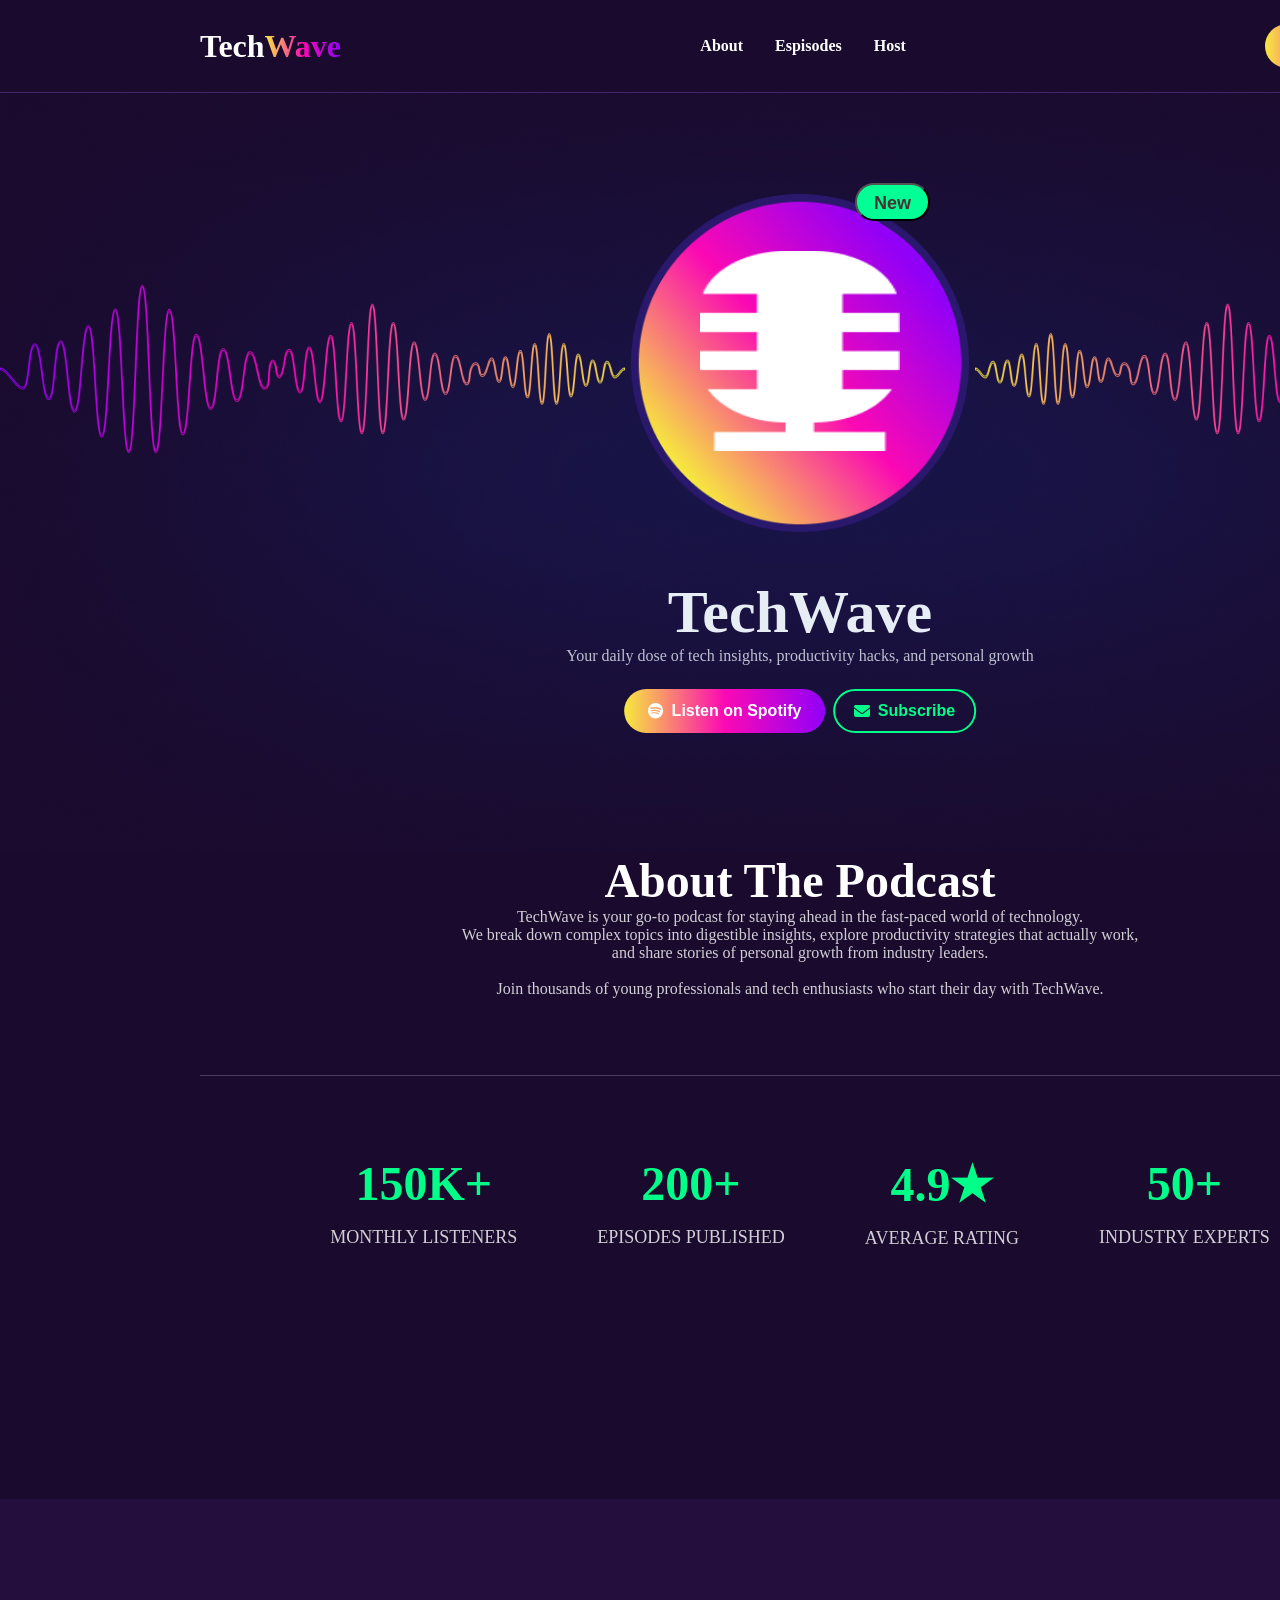
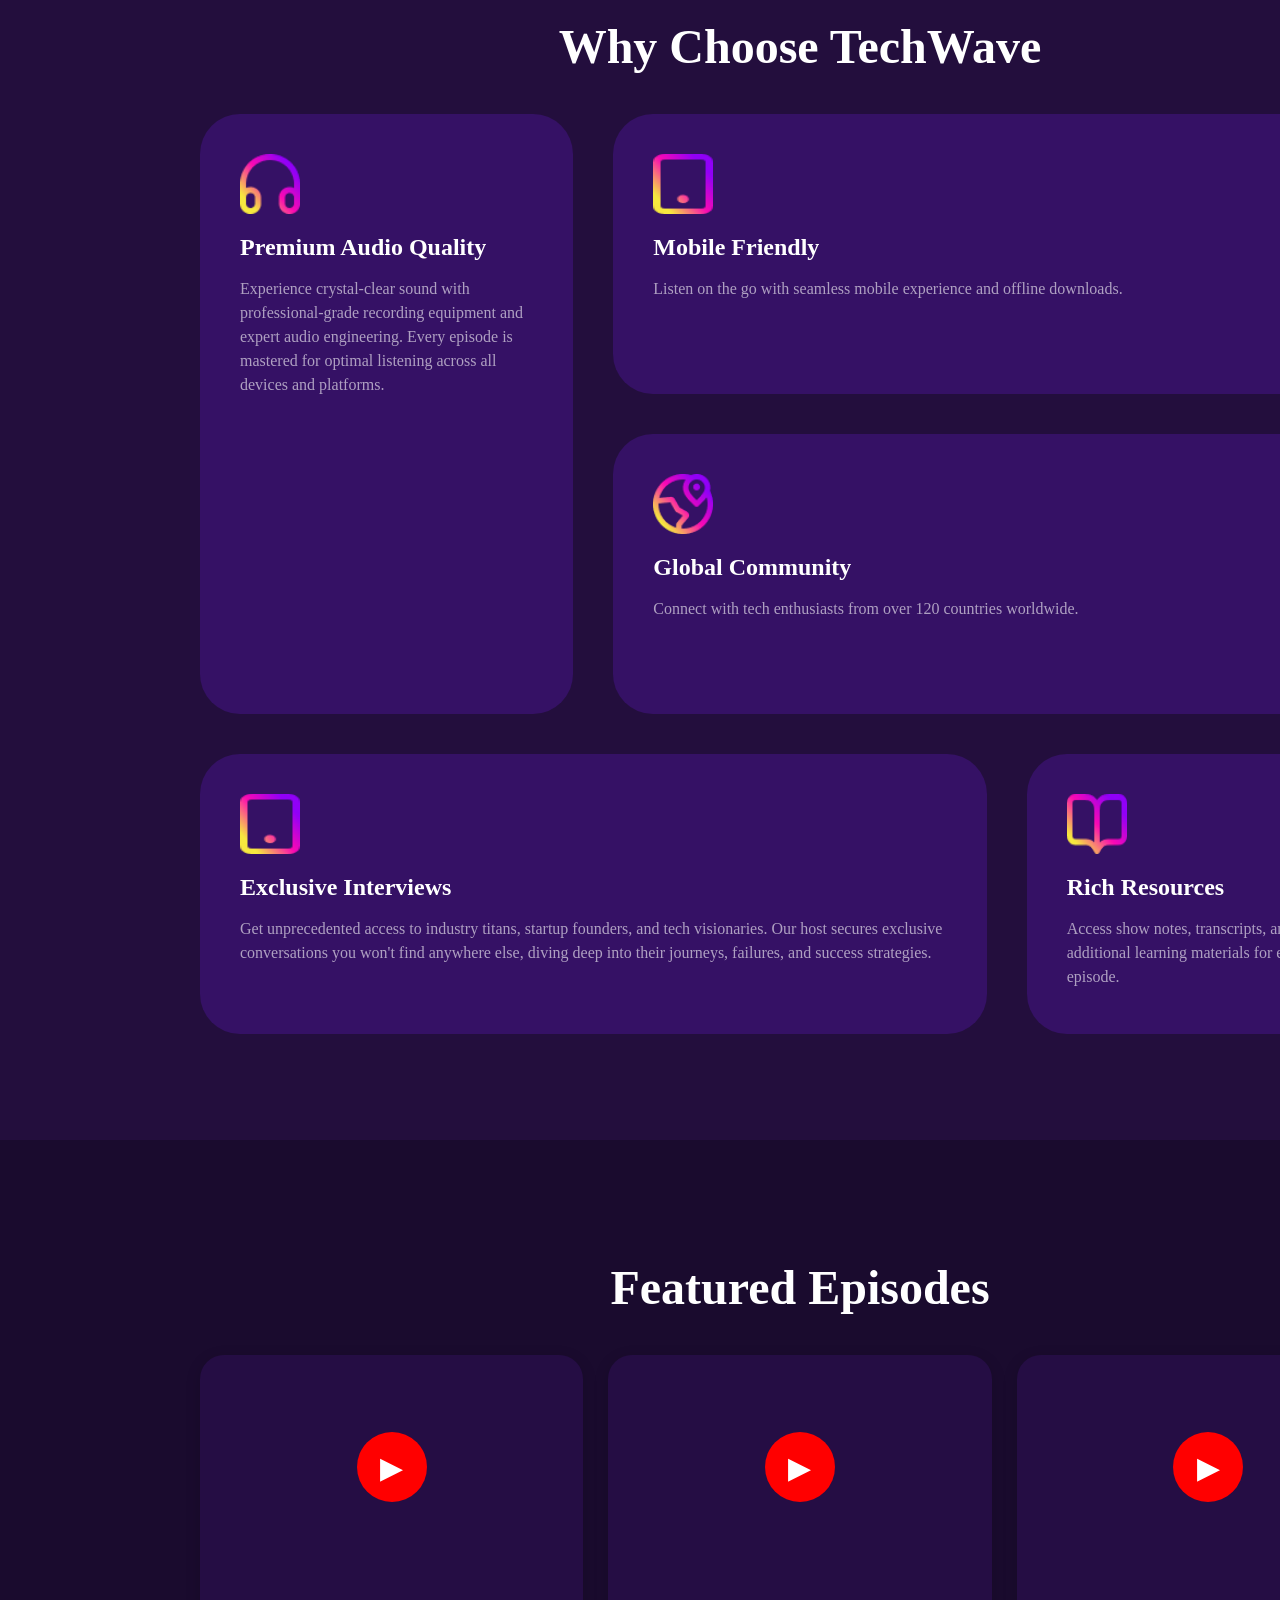
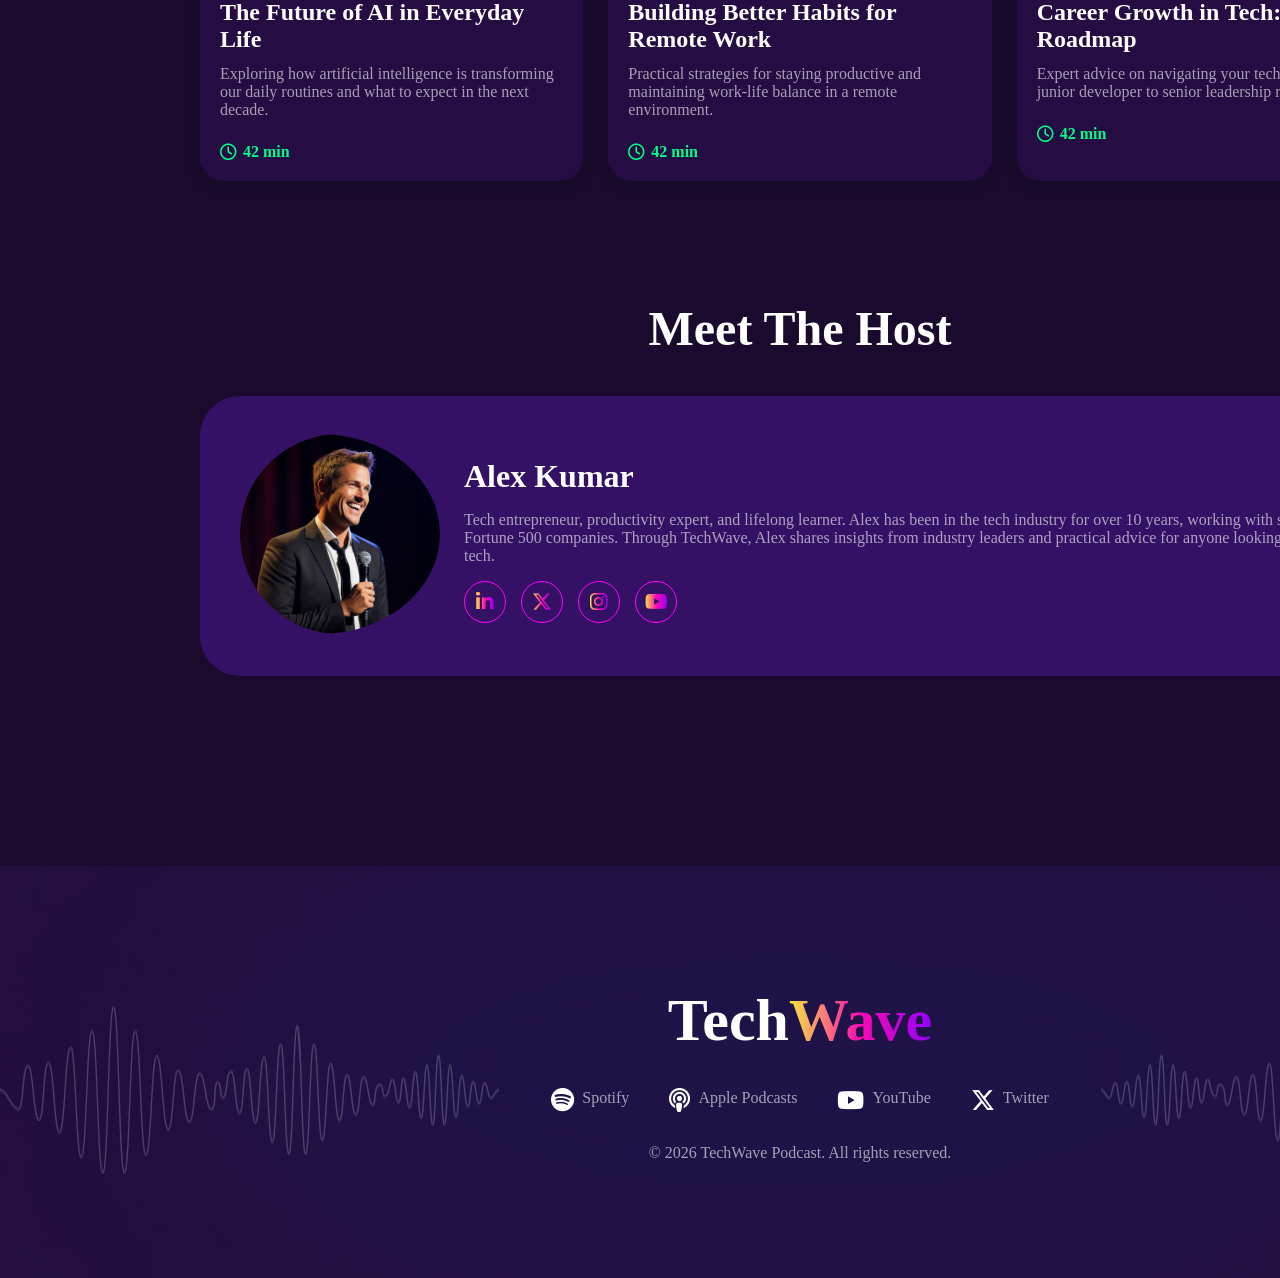
==== index.html @ f5df37b6 "desktop design created" ====
<!DOCTYPE html>
<html lang="en">
<head>
    <meta charset="UTF-8">
    <meta name="viewport" content="width=device-width, initial-scale=1.0">
    <title>Document</title>
    <link rel="stylesheet" href="./css/style.css">
    <link rel="stylesheet"
href="https://cdnjs.cloudflare.com/ajax/libs/font-awesome/6.7.2/css/all.min.css">
</head>
<body>
    <header>
        <!-- navbar section -->
        <nav class="navber">
            <div class="logo">
                Tech<span>Wave</span>
            </div>
            <ul class="menu">
                <li>About</li>
                <li>Espisodes</li>
                <li>Host</li>
            </ul>
                <button class="btn">Subcribes</button>
        </nav>
        <!-- hero-banner section -->
        <section class="hero-banner">
            <img src="./images/hero-bg.png" class="hero-bg">
            <img src="./images/hero-circle.png" class="hero-front">
            <img src="./images/microphone.png" class="hero-top">
            <button class="hero-btn">New</button>
            <div class="hero-footer">
                <h1>TechWave</h1>
                <p>Your daily dose of tech insights, productivity hacks, and personal growth</p>
                <div class="btn-grp">
                    <button class="btn-footer-left">
                        <i class="fa-brands fa-spotify"></i>
                        Listen on Spotify
                    </button>

                    <button class="btn-footer-right">
                        <i class="fa-solid fa-envelope"></i>
                        Subscribe
                    </button>
                </div>
            </div>
        </section>
    </header>
    <main>
        <!-- About The Podcast section -->
        <section class="about-section">
                <div class="about-content">
                    <h1>About The Podcast</h1>
                    <p>
                        TechWave is your go-to podcast for staying ahead in the fast-paced world of technology.
                    </p>
                    <p>
                        We break down complex topics into digestible insights, explore productivity strategies that actually work,<br>
                        and share stories of personal growth from industry leaders.
                    </p>
                    <p>
                        <br>Join thousands of young professionals and tech enthusiasts who start their day with TechWave.
                    </p>
                </div>

                <div class="line"></div>
                <div class="stats-container">
                    <div class="stat-box">
                        <h2>150K+</h2>
                        <span>MONTHLY LISTENERS</span>
                    </div>
                    <div class="stat-box">
                        <h2>200+</h2>
                        <span>EPISODES PUBLISHED</span>
                    </div>
                    <div class="stat-box">
                        <h2>4.9&#9733</h2>
                        <span>AVERAGE RATING</span>
                    </div>
                    <div class="stat-box">
                        <h2>50+</h2>
                        <span>INDUSTRY EXPERTS</span>
                    </div>
                </div>
        </section>

        <!-- Why Choose TechWave section -->
        <section class="choose-section">
                <div class="choose-content">
                    <h1>Why Choose TechWave</h1>
                </div>

                
                <div class="choose-container">
                    <div class="choose-box big-layout">
                        <img class="image-pad" src="./images/headphone.png" alt="">
                        <h4>Premium Audio Quality</h4>
                        <p>Experience crystal-clear sound with professional-grade recording equipment and expert audio engineering. Every episode is mastered for optimal listening across all devices and platforms.</p>
                    </div>
                    <div class="choose-box row-layout" >
                        <img src="./images/device.png" alt="">
                        <h4>Mobile Friendly</h4>
                        <p>Listen on the go with seamless mobile experience and offline downloads.</p>
                    </div>
                    <div class="choose-box row-layout">
                        <img src="./images/location.png" alt="">
                        <h4>Global Community</h4>
                        <p>Connect with tech enthusiasts from over 120 countries worldwide.</p>
                    </div>
                    <div class="choose-box row-layout">
                        <img src="./images/device.png" alt="">
                        <h4>Exclusive Interviews</h4>
                        <p>Get unprecedented access to industry titans, startup founders, and tech visionaries. Our host secures exclusive conversations you won't find anywhere else, diving deep into their journeys, failures, and success strategies.</p>
                    </div>
                    <div class="choose-box small-layout">
                        <img src="./images/resource.png" alt="">
                        <h4>Rich Resources</h4>
                        <p>Access show notes, transcripts, and additional learning materials for every episode.</p>
                    </div>
                    
                    
                </div>
        </section>

        <!-- Featured Episodes section     -->
        <section class="video-section">
            <h1>Featured Episodes</h1>
            <div class="video-cards-contaier">
                
                <div class="card">
                    <div class="video-box">
                        <iframe src="https://www.youtube.com/embed/UB1O30fR-EE"></iframe>
                        <div class="play-btn">▶</div>
                    </div>
                    <div class="content">
                        <h3>The Future of AI in Everyday Life</h3>
                        <p>Exploring how artificial intelligence is transforming our daily routines and what to expect in the next decade.</p>
                        <div class="episode-info">
                            <span>
                                <i class="fa-regular fa-clock"></i>
                                42 min
                            </span>
                        </div>
                    </div>
                </div>
                <div class="card">
                    <div class="video-box">
                        <iframe src="https://www.youtube.com/embed/UB1O30fR-EE"></iframe>
                        <div class="play-btn">▶</div>
                    </div>
                    <div class="content">
                        <h3>Building Better Habits for Remote Work</h3>
                        <p>Practical strategies for staying productive and maintaining work-life balance in a remote environment.</p>
                        <div class="episode-info">
                            <span>
                                <i class="fa-regular fa-clock"></i>
                                42 min
                            </span>
                        </div>
                    </div>
                </div>
                <div class="card">
                    <div class="video-box">
                        <iframe src="https://www.youtube.com/embed/UB1O30fR-EE"></iframe>
                        <div class="play-btn">▶</div>
                    </div>
                    <div class="content">
                        <h3>Career Growth in Tech: A Roadmap</h3>
                        <p>Expert advice on navigating your tech career from junior developer to senior leadership roles.</p>
                        <div class="episode-info">
                            <span>
                                <i class="fa-regular fa-clock"></i>
                                42 min
                            </span>
                        </div>
                    </div>
                </div>
                <!-- <div class="card">
                <div class="video-box">
                <iframe src="https://www.youtube.com/embed/yfoY53QXEnI"></iframe>
                <div class="play-btn">▶</div>
                </div>
                <div class="content">
                <h3>CSS Tutorial</h3>
                <p>Learn CSS with examples.</p>
                <div class="info">
                <span>🕒 15 Min</span>
                <span>👤 Admin</span>
                </div>
                </div>
                </div>
                <div class="card">
                <div class="video-box">
                <iframe src="https://www.youtube.com/embed/PkZNo7MFNFg"></iframe>
                <div class="play-btn">▶</div>
                </div>
                <div class="content">
                <h3>JavaScript Tutorial</h3>
                <p>Learn JavaScript with projects.</p>
                <div class="info">
                <span>🕒 20 Min</span>
                <span>👤 Admin</span>
                </div>
                </div>
                </div> -->
            </div>    
        
        
        <!-- Meet The Host section -->
        
            <h2 class="host-title">Meet The Host</h2>
                <div class="host-card">
                        <div class="host-image">
                            <img src="./images/host.png" alt="Host">
                        </div>
                    <div class="host-meet-content">
                        <h3>Alex Kumar</h3>
                        <p>
                            Tech entrepreneur, productivity expert, and lifelong learner.
                            Alex has been in the tech industry for over 10 years, working
                            with startups and Fortune 500 companies. Through TechWave,
                            Alex shares insights from industry leaders and practical advice
                            for anyone looking to grow in tech.
                        </p>

                        <div class="social-icons">
                            <a href="#">
                                <i class="fa-brands fa-linkedin-in"></i>
                            </a>
                            <a href="#">
                                <i class="fa-brands fa-x-twitter"></i>
                            </a>
                            <a href="#">
                                <i class="fa-brands fa-instagram"></i>
                            </a>
                            <a href="#">
                                <i class="fa-brands fa-youtube"></i>
                            </a>
                        </div>
                    </div>

                </div>
        </section>        
    </main>
    <!-- footer section -->
    <footer class="footer">
        <h1 class="footer-logo">
            Tech<span>Wave</span>
        </h1>
        <div class="footer-links">
            <a href="#">
                <i class="fa-brands fa-spotify"></i>
                <span>Spotify</span>
            </a>
            <a href="#">
                <i class="fa-solid fa-podcast"></i>
                <span>Apple Podcasts</span>
            </a>
            <a href="#">
                <i class="fa-brands fa-youtube"></i>
                <span>YouTube</span>
            </a>
            <a href="#">
                <i class="fa-brands fa-x-twitter"></i>
                <span>Twitter</span>
            </a>
        </div>
        <p class="copyright">
            © 2026 TechWave Podcast. All rights reserved.
        </p>
    </footer>
    
</body>
</html>
---- css/style.css ----
*{
    padding: 0;
    margin: 0;
}
.navber{
    width: 1600px;
    height: 92px;
    background-color: #1A0B2E;
    border-bottom: 1px solid #412567;
    margin: 0 auto;
    display: flex;
    justify-content: space-between;
    align-items: center;
}
.logo{
    padding-top: 30px;
    padding-bottom: 30px;
    padding-left: 200px;
    font-size: 32px;
    font-weight: 600;
    color: white;
}
.logo span{
    font-size: 32px;
    font-weight: 600;
    background: linear-gradient(90deg, #F7E93F, #FB09B4, #9100F8);
    background-clip: text;
    -webkit-background-clip: text;
    
    color: transparent;
    -webkit-text-fill-color: transparent;
    
}
nav .menu{
    display: flex;
    list-style-type: none;
    gap: 32px;
}
nav .menu li{
    font-size: 16px;
    font-weight: 700;
    color: #FFFFFF;
    text-decoration: none;
}
.btn{
    height: 44px;
    width: 135px;
    background: linear-gradient(
        90deg,
        #F7E93F,
        #FB09B4,
        #9100F8
    );
    
    margin-top: 24px;
    margin-bottom: 24px;
    margin-right: 200px;
    font-size: 16px;
    font-weight: 600;
    border-radius: 40px;
    border: none;

}
.hero-banner{
    position: relative;
    width: 1600px;
    height: 760px;
    margin: 0 auto;
    overflow: hidden;
}

.hero-bg{
    width: 100%;
    height: 100%;
    object-fit: cover;
    display: block;
    z-index: 1;
}

.hero-front{
    position: absolute;
    top: 101px;
    left: 631px;
    width: 338px;
    z-index: 2;
}


.hero-top{
    position: absolute;
    top: 158px;
    left: 700px;
    width: 200px;
    height: 200px;
    z-index: 3;
}


.hero-btn{
    width: 75px;
    height: 38px;
    position: absolute;
    top:90px;
    right: 670px;
    background: #00ff95;
    color: rgb(71, 49, 49);
    padding: 8px 16px;
    border-radius: 30px;
    font-size: 18px;
    font-weight: 600;
    z-index: 10;
}
.hero-footer{
    bottom: 120px;
    position: absolute;
    
    left: 50%;
    transform: translateX(-50%);
    color: rgb(231, 237, 245);
    z-index: 3;
    text-align: center;
    
}
.hero-footer h1{
    margin-top: -20px;
    font-size: 60px;
    font-weight: 800;
    
}
.hero-footer p{
    font-size: 16px; 
    opacity: 80%;
}
.btn-grp{
    display: flex;
    justify-content: center;
    gap: 8px;
    margin-top: 24px;   
}
.btn-footer-left{
    display: flex;
    align-items: center;
    justify-content: center;
    gap: 8px;

    width: 201px;
    height: 44px;
    border: none;
    border-radius: 40px;

    background: linear-gradient(
        90deg,
        #F7E93F,
        #FB09B4,
        #9100F8
    );

    color: white;
    font-size: 16px;
    font-weight: 600;
}
.btn-footer-right{
    display:flex;
    align-items:center;
    justify-content:center;
    gap:8px;

    width:143px;
    height:44px;
    border:2px solid #00FF88;
    border-radius:40px;
    color:#00FF88;
    font-size:16px;
    font-weight:600;
    background:transparent;
}

/* main section styling */
.about-section{
    width: 1600px;
    height: 646px;
    background: #1A0B2E;
    margin: 0 auto;
    
      
}
.about-content{
    text-align: center;
    height: 222px;
    margin: 0 auto;
}
.about-content h1{
    font-size: 48px;
    font-weight: 700;
    color: #FFFFFF;
}
.about-content p{
    
    font-size: 16px;
    font-weight: 400;
    color: #FFFFFF;
    opacity: 80%;
}
.line{
    width: 1200px;
    height: 1px;
    background: rgba(255,255,255,0.2);
    margin: 0px auto;
}
.stats-container{
    display: flex;
    justify-content: center;
    gap: 80px;
    text-align: center;
    margin-top: 80px;
}
.stat-box h2{
    font-size: 48px;
    font-weight: 900;
    color: #00FF88;
    margin-bottom: 16px;
}
.stat-box span{
    font-size: 18px;
    font-weight: 400;
    color: #FFFFFF;
    opacity: 80%;
}
.choose-section{
    width: 1600px;
    height: 1121px;
    background: #230E3D;
    margin: 0 auto;
    text-align: center;
    padding-top: 120px;
         
}
.choose-content h1{
    padding-bottom: 40px;
    text-align: center;
    font-size: 48px;
    font-weight: 600;
    color:#FFFFFF ;
    
}
.choose-container{
    padding-bottom: 120px;
    display: grid;
    grid-template-columns: repeat(6, 1fr);
    grid-template-rows: repeat(6, 120px);
    justify-content: center;
    gap: 40px;
    width: 1200px;
    height: 783px;
    margin: 0 auto;
    
}
.choose-box{
    background: #351165;
    border-radius: 40px;
    text-align: left;
    padding-left: 40px;
    padding-right: 40px;
    
}
.big-layout{
    grid-column: span 2;
    grid-row: span 4;
}
.row-layout{
    grid-column: span 4;
    grid-row: span 2;
}
.small-layout{
    grid-column: span 2;
    grid-row: span 2;
}
.image-pad{
    padding-top: 107px;
}
.choose-box img{
    padding-top: 40px;
    width: 60px;
    height: 60px;
    margin-bottom: 16px;
}
.choose-box h4{
    color: #FFFFFF;
    font-size: 24px;
    font-weight: 700;
    margin-bottom: 16px;
    text-align: left;
}
.choose-box p{
    color: #FFFFFF;
    font-size: 16px;
    line-height: 24px;
    opacity: 60%;
}
/* featchered episodes styling */
.Featured-section{
    width: 1600px;
    height: 1276px;
    background: #230E3D;
    margin: 0 auto;
    text-align: center;
    padding-top: 120px;
         
}
.Featured-content h1{
    padding-bottom: 40px;
    text-align: center;
    font-size: 48px;
    font-weight: 600;
    color:#FFFFFF ;
    
}
.Featured-container{
    padding-bottom: 120px;
    display: flex;
    justify-content: center;
    gap: 40px;
    width: 1200px;
    height: 538px;
    margin: 0 auto;
    
}
.Featured-box{
    background: #351165;
    border-radius: 40px;
    text-align: left;
    padding-left: 40px;
    padding-right: 40px;   
}
/* host container styling */
.host-content{
    
    /* background-color: #9100F8; */
    width: 1200px;
    height: 58px;
    margin: 0 auto;
}
.host-content h1{
    text-align: center;
    font-size: 48px;
    font-weight: 600;
    color:#FFFFFF ;
    
}
.host-body{
    display: flex;
    gap: 40px;
    border-radius: 40px;
    height: 280px;
    width: 1200px;
    margin: 0 auto;
    margin-bottom: 40px;
    /* background-color: #09d486; */
    justify-content: center;    
}
.host-box{
    padding-top: 120px;
    text-align: center;
}
.feature-card{
    width: 384px;
    background: #351165;
    border-radius: 24px;
    overflow: hidden;
}

.feature-video{
    width: 100%;
    height: 240px;
    border: none;
}

.feature-content{
    padding: 24px;
}

.feature-content h3{
    color: white;
    font-size: 24px;
    margin-bottom: 16px;
}

.feature-content p{
    color: rgba(255,255,255,0.7);
    line-height: 28px;
    margin-bottom: 20px;
}

.feature-content span{
    color: #00FF88;
    font-weight: 700;
}
/* vedio styling cards */
.video-section{
    width:1600px;
    height: 1276px;
    background-color:#1A0B2E;
    margin:0 auto;
    padding-bottom:50px;  
}
.video-section h1{
    font-size: 48px;
    font-weight: 700;
    color: #FFFFFF;
    text-align: center;
    padding-top: 120px;
    
}

.video-cards-contaier{
    width:1200px;
    margin:0 auto; /* center */
    display:grid;
    grid-template-columns:repeat(3,1fr);
    gap:25px;
    padding-top:40px;
}

.card{
    background-color: #250D44;
    border-radius:24px;
    overflow:hidden;
    box-shadow:0 4px 15px rgba(0,0,0,.15);
}

.video-box{
    position:relative;
}

.video-box iframe{
    width:100%;
    height:220px;
    border:none;
}

.play-btn{
    position:absolute;
    top:50%;
    left:50%;
    transform:translate(-50%,-50%);
    width:70px;
    height:70px;
    border-radius:50%;
    background:red;
    color:#fff;
    font-size:30px;
    display:flex;
    justify-content:center;
    align-items:center;
    pointer-events:none;
}

.content{
    padding:20px;
    
}
/* corrected */
.content h3{
    color: #FFFFFF;
    font-size: 24px;
    font-weight: 700;
    margin-bottom:12px;
}
/* corrected */
.content p{
    color:#FFFFFF;
    font-size: 16px;
    font-weight: 400;
    opacity: 60%;
    margin-bottom:24px;

}

.episode-info{
    margin-top:12px;
}

.episode-info span{
    display:flex;
    align-items:center;
    gap:6px;
    color:#00FF88;
    font-size:16px;
    font-weight:600;
}

.episode-info i{
    font-size:16.67px;
}


/* meet the host */
.host-section{
    width:1600px;
    background-color:#1A0B2E;
    margin:0 auto;
}

.host-title{
    text-align:center;
    color:#FFFFFF;
    font-size:48px;
    font-weight:700;
    margin-bottom:40px;
    padding-top: 120px;
}

.host-card{
    /* corrected */
    width:1200px;
    height: 280px;
    background-color:#351165;
    margin:0 auto;
    display:flex;
    align-items:center;
    gap:24px;
    border-radius:40px;
    margin-bottom: 120px;
}

.host-image img{ 
    /* corrected */
    width:200px;
    height:200px;
    object-fit:cover;
    border-radius:50%;
    padding-top: 40px;
    padding-left: 40px;
    padding-bottom: 40px;
}

.host-meet-content{
    flex:1;
    padding-bottom: 40px;
    
}

.host-meet-content h3{
    color:#fff;
    font-size:32px;
    font-weight: 700;
    padding-top: 48.5px;
    /* margin-bottom:15px; */
}

.host-meet-content p{
    padding-right: 40px;
    color:#FFFFFF;
    opacity: 60%;
    font-size:16px;
    padding-top: 16px;
    
}

.social-icons{
    padding-top: 16px;
    display:flex;
    gap:15px;
}

.social-icons a{
    width:40px;
    height:40px;
    border:1px solid #ff00ff;
    border-radius:50%;
    display:flex;
    justify-content:center;
    align-items:center;
    text-decoration:none;
    color:#fff;
    transition:0.3s;
}

.social-icons a:hover{
    transform:translateY(-5px);
}

.social-icons a i{
    font-size:20px;
    background: linear-gradient(90deg, #F7E93F, #FB09B4, #9100F8);
    background-clip: text;
    -webkit-background-clip: text;

    color: transparent;
    -webkit-text-fill-color: transparent;
}
.footer{
    background-image: url("/images/footer-bg.png");
    width:1600px;
    height:412px;
    margin:0 auto;
    text-align:center; 
}

.footer-logo{
    font-size:60px;
    font-weight:800;
    color:#fff;
    padding-top: 120px;
    width: 1200px;
    height: 70px;
    margin: 0 auto;  
}

.footer-logo span{
    background:linear-gradient(
        90deg,
        #F7E93F,
        #FB09B4,
        #9100F8
    );
    -webkit-background-clip:text;
    background-clip:text;
    -webkit-text-fill-color:transparent;
}

.footer-links{
    display:flex;
    justify-content:center;
    align-items: center;
    gap:40px;
    padding-top: 32px;    
}

.footer-links a{
    display:flex;
    align-items:center;
    text-decoration:none;
    gap:8px;   
}

.footer-links a i{
    font-size:24px;
    color:#fff;   
}

.footer-links a span{
    color:#fff;
    opacity: 60%;
    font-size:16px;
    font-weight:500;
    margin-bottom: 5px;
    
}

.copyright{
    padding-top: 32px;
    color:#FFFFFF;
    opacity: 60%;
    font-size:16px;
    font-weight:500;
}
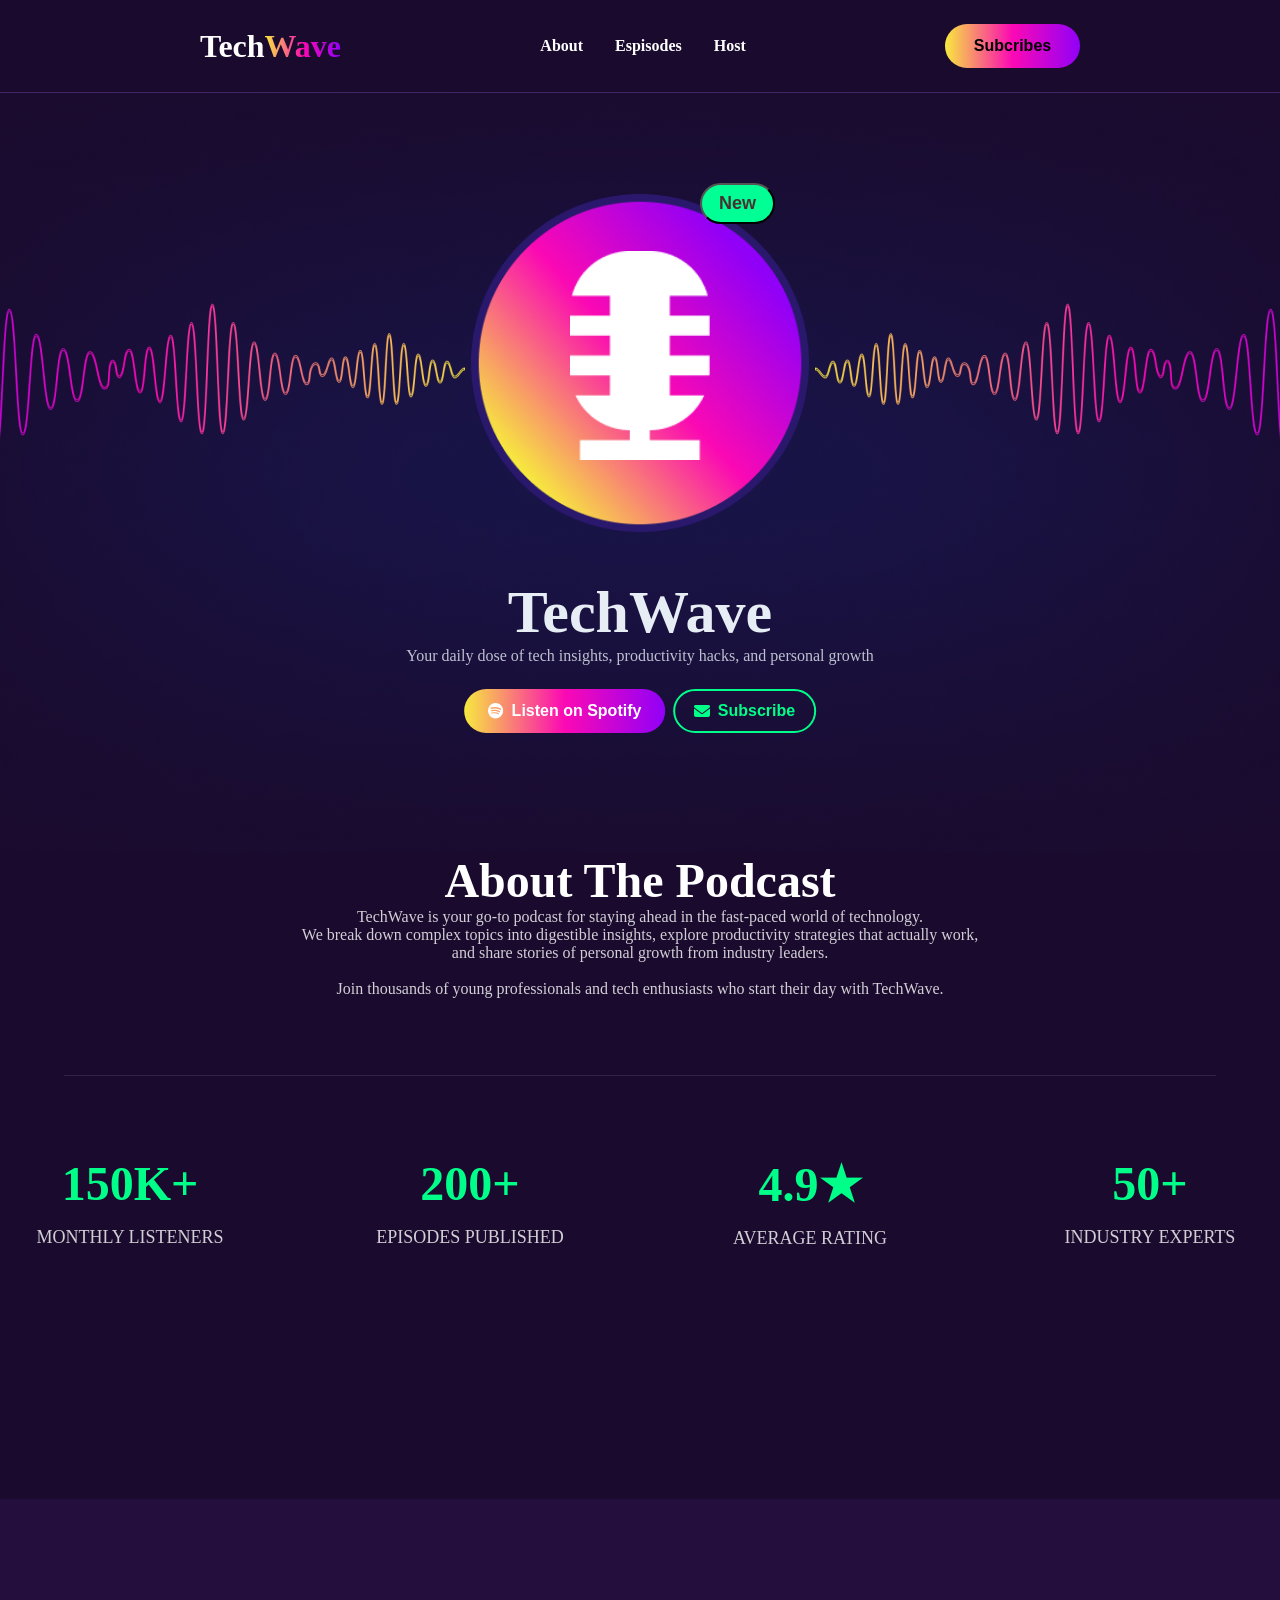
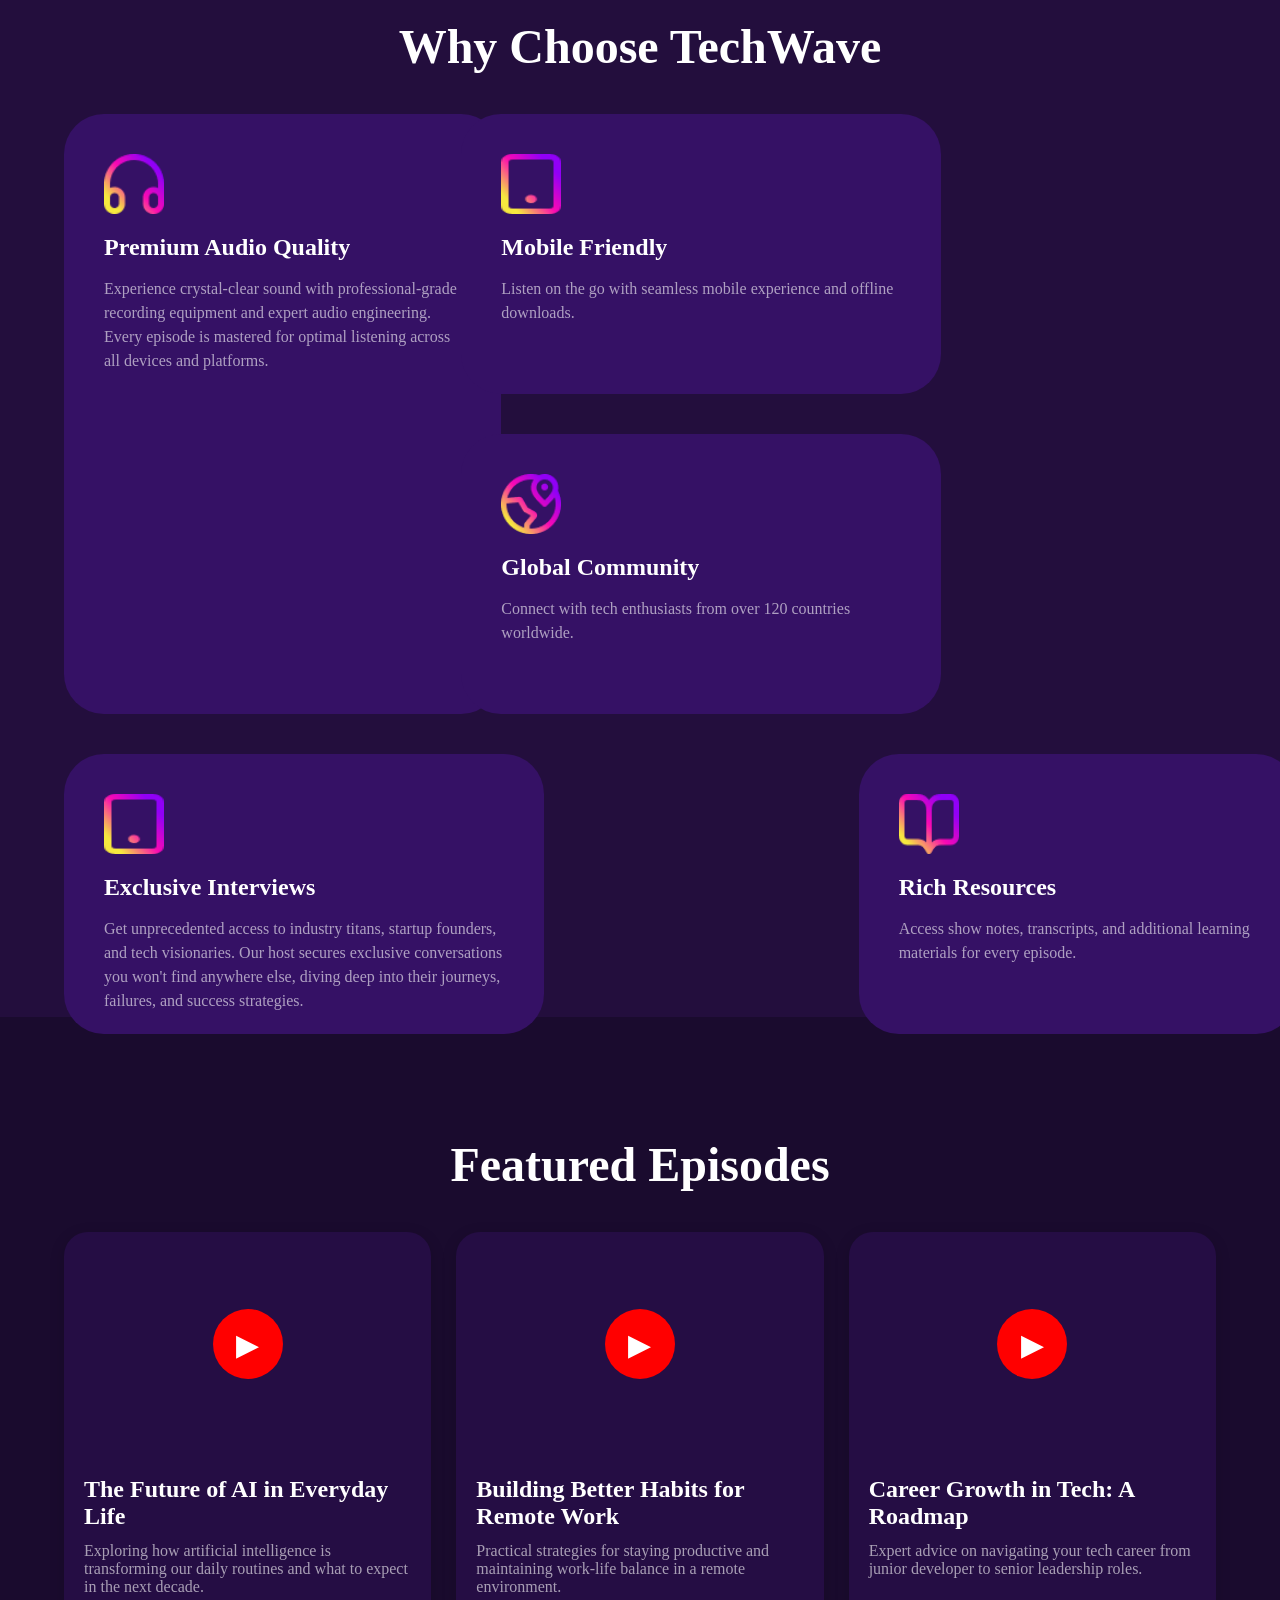
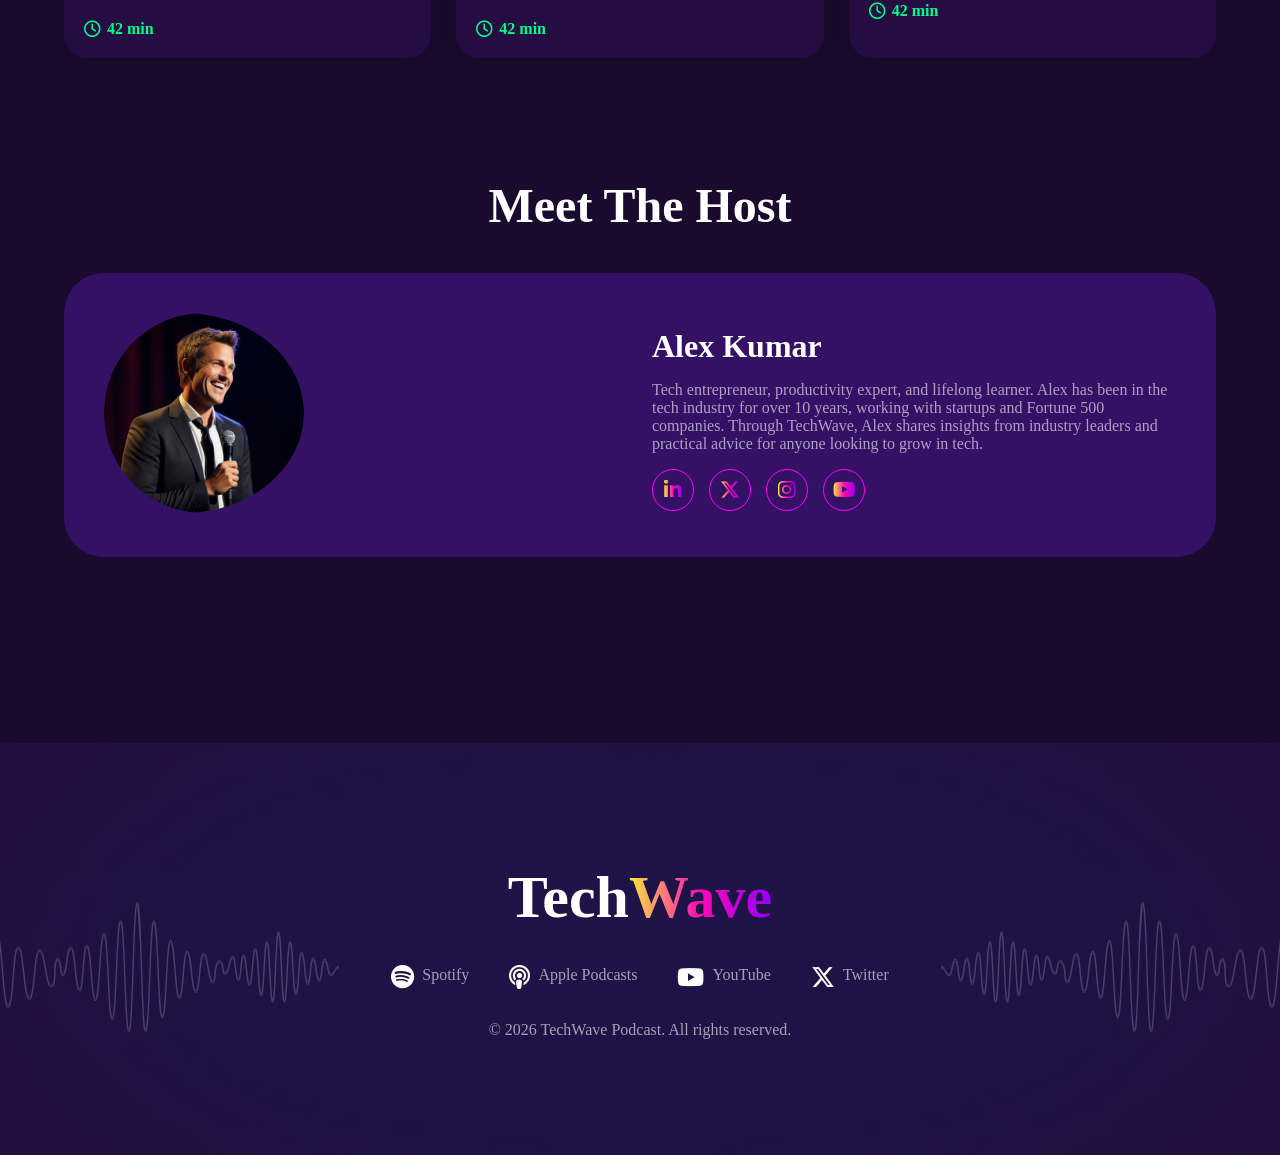
==== commit fd8e5f9b: "Added new sections and responsive fixes" ====
--- a/index.html
+++ b/index.html
@@ -124,8 +124,7 @@
         <!-- Featured Episodes section     -->
         <section class="video-section">
             <h1>Featured Episodes</h1>
-            <div class="video-cards-contaier">
-                
+            <div class="video-cards-contaier">                
                 <div class="card">
                     <div class="video-box">
                         <iframe src="https://www.youtube.com/embed/UB1O30fR-EE"></iframe>
--- a/css/style.css
+++ b/css/style.css
@@ -1,9 +1,15 @@
 *{
     padding: 0;
     margin: 0;
+    /* box-sizing: border-box; */
+}
+
+body{
+    overflow-x:hidden;
 }
 .navber{
-    width: 1600px;
+    max-width:1600px;
+    width:100%;
     height: 92px;
     background-color: #1A0B2E;
     border-bottom: 1px solid #412567;
@@ -33,7 +39,7 @@
 }
 nav .menu{
     display: flex;
-    list-style-type: none;
+    list-style:none;
     gap: 32px;
 }
 nav .menu li{
@@ -63,7 +69,8 @@
 }
 .hero-banner{
     position: relative;
-    width: 1600px;
+    max-width:1600px;
+    width:100%;
     height: 760px;
     margin: 0 auto;
     overflow: hidden;
@@ -80,28 +87,33 @@
 .hero-front{
     position: absolute;
     top: 101px;
-    left: 631px;
-    width: 338px;
-    z-index: 2;
+    left:50%;
+    transform:translateX(-50%);
+    width:338px;
 }
 
 
 .hero-top{
-    position: absolute;
-    top: 158px;
-    left: 700px;
-    width: 200px;
-    height: 200px;
-    z-index: 3;
+    /* position: absolute;
+    top: 140px;
+    left:50%;
+    transform:translateX(-50%);
+    width:200px; */
+    position:absolute;
+    top:158px;
+    left:50%;
+    transform:translateX(-50%);
+    width:140px;
 }
 
 
 .hero-btn{
     width: 75px;
-    height: 38px;
     position: absolute;
     top:90px;
-    right: 670px;
+    left:50%;
+    transform:translateX(60px);
+    
     background: #00ff95;
     color: rgb(71, 49, 49);
     padding: 8px 16px;
@@ -177,7 +189,8 @@
 
 /* main section styling */
 .about-section{
-    width: 1600px;
+    max-width:1600px;
+    width:100%;
     height: 646px;
     background: #1A0B2E;
     margin: 0 auto;
@@ -202,13 +215,16 @@
     opacity: 80%;
 }
 .line{
-    width: 1200px;
+    max-width:1200px;
+    width:90%;
     height: 1px;
-    background: rgba(255,255,255,0.2);
+    opacity: 10%;
+    background: #FFFFFF;
     margin: 0px auto;
 }
 .stats-container{
-    display: flex;
+    display: grid;
+    grid-template-columns: repeat(4, 1fr);
     justify-content: center;
     gap: 80px;
     text-align: center;
@@ -227,8 +243,8 @@
     opacity: 80%;
 }
 .choose-section{
-    width: 1600px;
-    height: 1121px;
+    max-width:1600px;
+    width:100%;
     background: #230E3D;
     margin: 0 auto;
     text-align: center;
@@ -250,12 +266,15 @@
     grid-template-rows: repeat(6, 120px);
     justify-content: center;
     gap: 40px;
-    width: 1200px;
+    max-width:1200px;
+    width:90%;
     height: 783px;
     margin: 0 auto;
     
 }
 .choose-box{
+    max-width: 400px;
+    width: 100%;
     background: #351165;
     border-radius: 40px;
     text-align: left;
@@ -277,6 +296,7 @@
 }
 .image-pad{
     padding-top: 107px;
+    
 }
 .choose-box img{
     padding-top: 40px;
@@ -299,7 +319,8 @@
 }
 /* featchered episodes styling */
 .Featured-section{
-    width: 1600px;
+    max-width:1600px;
+    width:100%;
     height: 1276px;
     background: #230E3D;
     margin: 0 auto;
@@ -397,8 +418,9 @@
 }
 /* vedio styling cards */
 .video-section{
-    width:1600px;
-    height: 1276px;
+    max-width:1600px;
+    width:100%;
+    min-height: 1276px;
     background-color:#1A0B2E;
     margin:0 auto;
     padding-bottom:50px;  
@@ -413,8 +435,9 @@
 }
 
 .video-cards-contaier{
-    width:1200px;
-    margin:0 auto; /* center */
+    max-width:1200px;
+    width:90%;
+    margin:0 auto; 
     display:grid;
     grid-template-columns:repeat(3,1fr);
     gap:25px;
@@ -422,6 +445,7 @@
 }
 
 .card{
+    /* width: 100%; */
     background-color: #250D44;
     border-radius:24px;
     overflow:hidden;
@@ -496,7 +520,8 @@
 
 /* meet the host */
 .host-section{
-    width:1600px;
+    max-width:1600px;
+    width:100%;
     background-color:#1A0B2E;
     margin:0 auto;
 }
@@ -512,11 +537,13 @@
 
 .host-card{
     /* corrected */
-    width:1200px;
-    height: 280px;
+    max-width:1200px;
+    width:90%;
+    
     background-color:#351165;
     margin:0 auto;
-    display:flex;
+    display:grid;
+    grid-template-columns:repeat(2,1fr);
     align-items:center;
     gap:24px;
     border-radius:40px;
@@ -535,7 +562,6 @@
 }
 
 .host-meet-content{
-    flex:1;
     padding-bottom: 40px;
     
 }
@@ -591,7 +617,11 @@
 }
 .footer{
     background-image: url("/images/footer-bg.png");
-    width:1600px;
+    background-repeat: no-repeat;
+    background-position: center;
+    background-size: cover;
+    max-width:1600px;
+    width:100%;
     height:412px;
     margin:0 auto;
     text-align:center; 
@@ -644,14 +674,168 @@
     opacity: 60%;
     font-size:16px;
     font-weight:500;
-    margin-bottom: 5px;
-    
-}
-
+    margin-bottom: 5px;   
+}
 .copyright{
     padding-top: 32px;
     color:#FFFFFF;
     opacity: 60%;
     font-size:16px;
     font-weight:500;
-}+}
+
+@media screen and (max-width:576px){
+    .navber{
+        height: 60px;
+        padding: 0 16px;
+        align-items: center;
+    }
+
+    .logo{
+        padding: 20px 16px;
+        font-size: 32px;
+    }
+    nav .menu{
+        display:none;
+    }
+    .btn{
+        display:none;
+    }
+    .hero-footer h1{
+        font-size: 40px;
+        font-weight: 700;
+        padding: 0px 24px;
+    }
+    .about-content{
+        text-align: center;
+        padding: 40px 20px;
+        margin-bottom: 40px;
+    }
+    .line{
+        width:440px;
+        width: 90%;
+        height: 1px;
+        opacity: 10%;
+        background: #FFFFFF;
+        margin: 0px auto;
+    }
+    .stats-container{
+        display: grid;
+        grid-template-columns: repeat(2, 1fr);
+        text-align: center;
+        gap: 40px;
+        margin-top: 40px;
+        
+    }
+    .stat-box h2{
+        font-size: 40px;
+        font-weight: 900;
+        color: #00FF88;
+        margin-bottom: 16px;
+    }
+    .stat-box span{
+        font-size: 16px;
+        font-weight: 400;
+        color: #FFFFFF;
+        opacity: 80%;
+    }
+    .choose-section{
+        padding-top: 40px;
+        
+    }
+    .choose-content h1{
+        padding-bottom: 16px;
+        text-align: center;
+        font-size: 32px;
+        font-weight: 600;
+        color:#FFFFFF ; 
+    }
+    .choose-container{
+        grid-template-columns: 1fr;
+        grid-template-rows: auto;
+        height: auto;
+            
+    }
+    .choose-box{
+        background: #351165;
+        max-width: 400px;
+        grid-column: auto;
+        grid-row: auto;
+        width: 100%;
+        border-radius: 24px;
+        text-align: left;
+        padding: 24px 24px;
+        gap: 16px;
+    }
+    .choose-box img{
+        width: 60px;
+        height: 60px;
+        margin-bottom: 16px;
+    }
+    .choose-box h4{
+        color: #FFFFFF;
+        font-size: 22px;
+        font-weight: 700;
+        margin-bottom: 16px;
+        text-align: left;
+    }
+    .choose-box p{
+        color: #FFFFFF;
+        font-size: 16px;
+        line-height: 24px;
+        opacity: 60%;
+    }
+/* featured video section responsive */
+    
+    .video-section h1{
+        font-size: 32px;
+        font-weight: 700;
+        color: #FFFFFF;
+        text-align: center; 
+        padding-top: 40px;  
+    }
+
+    .video-cards-contaier{
+        grid-template-columns: 1fr;
+        grid-template-rows: auto;
+        height: auto; 
+    }
+    .video-box iframe{
+        width:100%;
+        height:225px;
+        border:none;
+    }
+
+    /* meet the host responsive */
+    host-title{
+        color:#FFFFFF;
+        font-size:32px;
+        font-weight:700;
+        padding-top: 60px;
+    }
+    .host-card{
+        /* corrected */
+        grid-template-columns: 1fr;
+        grid-template-rows: auto;
+        height: auto;
+
+        max-width:400px;
+        display:grid;
+        align-items:center;
+        gap:24px;
+        border-radius:40px;
+        margin-bottom: 120px;
+    }
+    .host-image img{ 
+        /* corrected */
+        width:150px;
+        height:150px;
+        object-fit:cover;
+        border-radius:50%;
+        padding-top: 24px;
+        padding-left: 125px;
+        padding-bottom: 125px;
+    }
+    
+
+}
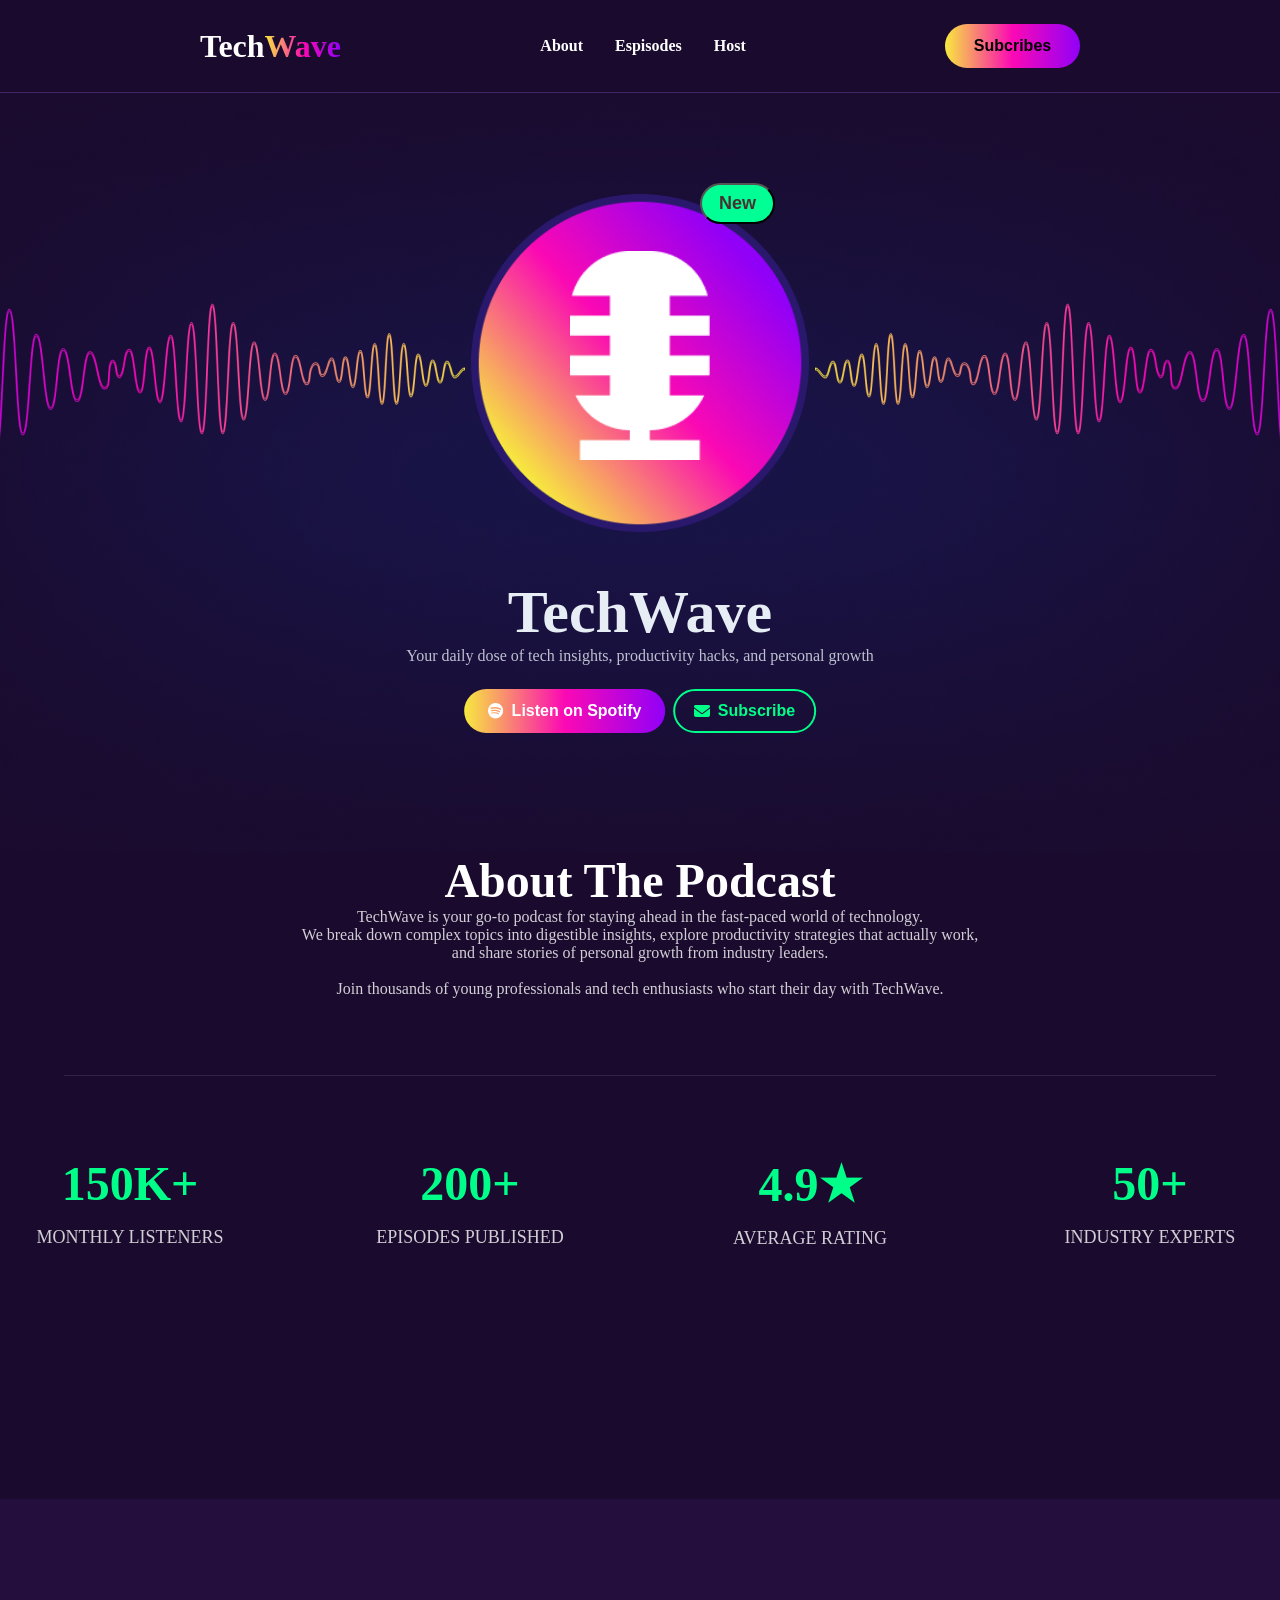
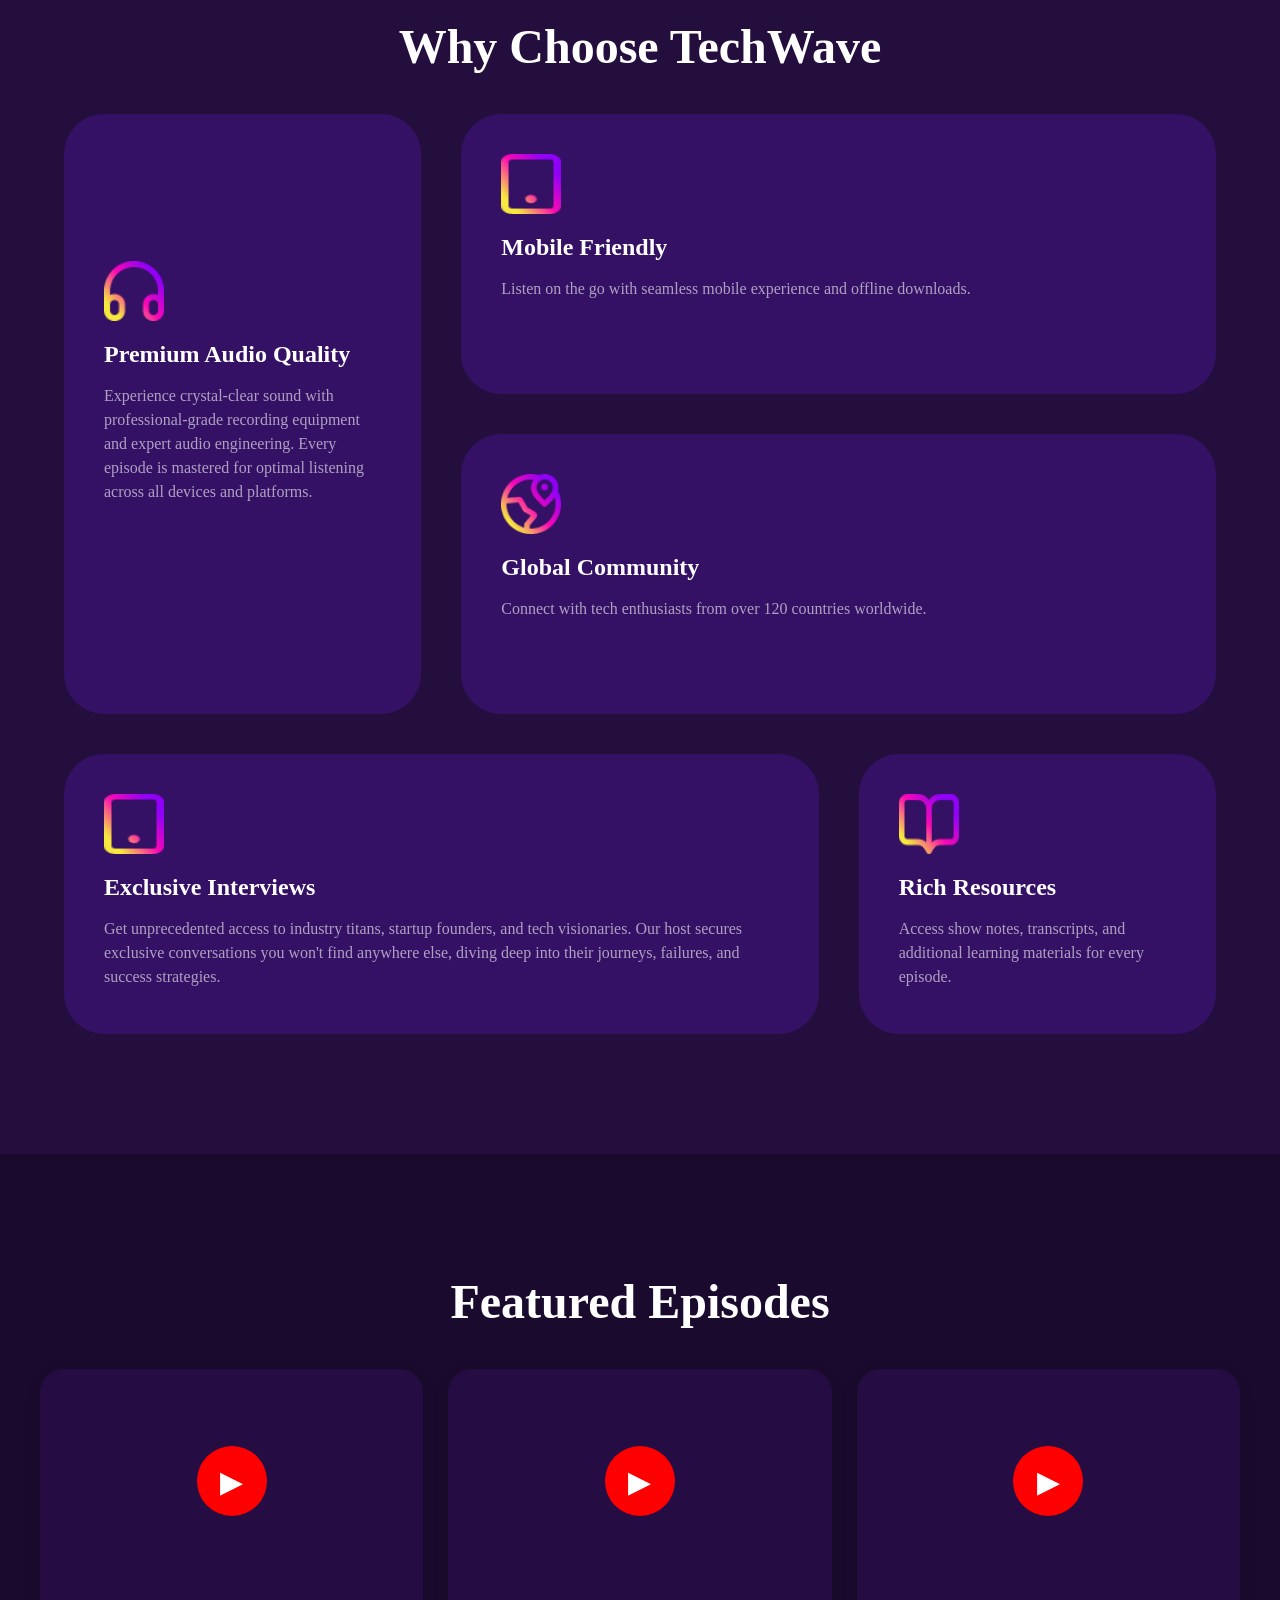
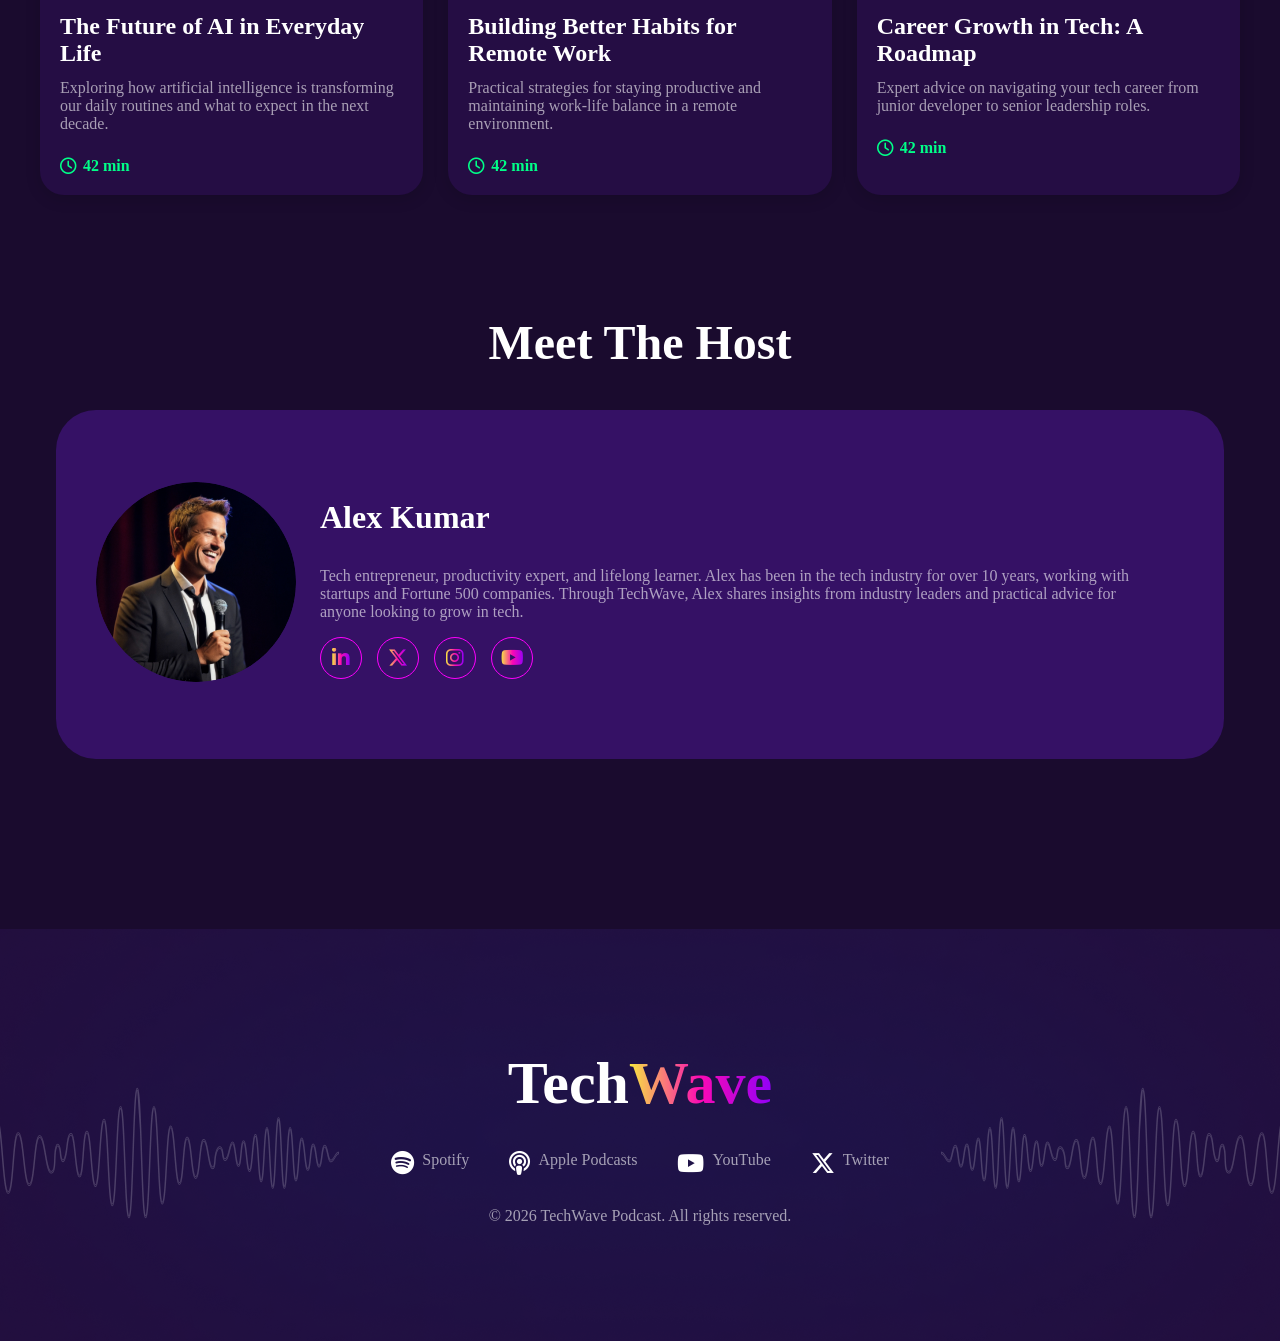
==== commit 27079d1b: "mobile responsive in the footer section" ====
--- a/index.html
+++ b/index.html
@@ -173,34 +173,7 @@
                         </div>
                     </div>
                 </div>
-                <!-- <div class="card">
-                <div class="video-box">
-                <iframe src="https://www.youtube.com/embed/yfoY53QXEnI"></iframe>
-                <div class="play-btn">▶</div>
-                </div>
-                <div class="content">
-                <h3>CSS Tutorial</h3>
-                <p>Learn CSS with examples.</p>
-                <div class="info">
-                <span>🕒 15 Min</span>
-                <span>👤 Admin</span>
-                </div>
-                </div>
-                </div>
-                <div class="card">
-                <div class="video-box">
-                <iframe src="https://www.youtube.com/embed/PkZNo7MFNFg"></iframe>
-                <div class="play-btn">▶</div>
-                </div>
-                <div class="content">
-                <h3>JavaScript Tutorial</h3>
-                <p>Learn JavaScript with projects.</p>
-                <div class="info">
-                <span>🕒 20 Min</span>
-                <span>👤 Admin</span>
-                </div>
-                </div>
-                </div> -->
+                
             </div>    
         
         
--- a/css/style.css
+++ b/css/style.css
@@ -268,18 +268,17 @@
     gap: 40px;
     max-width:1200px;
     width:90%;
-    height: 783px;
     margin: 0 auto;
     
 }
 .choose-box{
-    max-width: 400px;
-    width: 100%;
+    /* max-width: 400px;
+    max-width: none; */
     background: #351165;
     border-radius: 40px;
     text-align: left;
-    padding-left: 40px;
-    padding-right: 40px;
+    overflow:hidden;
+    padding:40px;
     
 }
 .big-layout{
@@ -299,7 +298,7 @@
     
 }
 .choose-box img{
-    padding-top: 40px;
+    /* padding-top: 40px; */
     width: 60px;
     height: 60px;
     margin-bottom: 16px;
@@ -436,7 +435,7 @@
 
 .video-cards-contaier{
     max-width:1200px;
-    width:90%;
+    width:100%;
     margin:0 auto; 
     display:grid;
     grid-template-columns:repeat(3,1fr);
@@ -450,6 +449,9 @@
     border-radius:24px;
     overflow:hidden;
     box-shadow:0 4px 15px rgba(0,0,0,.15);
+    max-width: 400px;
+    width: 100%;
+    margin: 0 auto;
 }
 
 .video-box{
@@ -520,8 +522,6 @@
 
 /* meet the host */
 .host-section{
-    max-width:1600px;
-    width:100%;
     background-color:#1A0B2E;
     margin:0 auto;
 }
@@ -538,16 +538,21 @@
 .host-card{
     /* corrected */
     max-width:1200px;
-    width:90%;
+    width:85%;
     
     background-color:#351165;
     margin:0 auto;
-    display:grid;
-    grid-template-columns:repeat(2,1fr);
+    display:flex;
     align-items:center;
+    gap:30px;
     gap:24px;
     border-radius:40px;
+    padding:40px;
     margin-bottom: 120px;
+}
+
+.host-image{
+    flex-shrink:0;
 }
 
 .host-image img{ 
@@ -556,17 +561,16 @@
     height:200px;
     object-fit:cover;
     border-radius:50%;
-    padding-top: 40px;
-    padding-left: 40px;
-    padding-bottom: 40px;
+    
 }
 
 .host-meet-content{
     padding-bottom: 40px;
-    
+    flex:1;   
 }
 
 .host-meet-content h3{
+    margin-bottom:15px;
     color:#fff;
     font-size:32px;
     font-weight: 700;
@@ -575,11 +579,13 @@
 }
 
 .host-meet-content p{
+    margin-top:10px;
     padding-right: 40px;
     color:#FFFFFF;
     opacity: 60%;
     font-size:16px;
     padding-top: 16px;
+    
     
 }
 
@@ -653,7 +659,7 @@
     display:flex;
     justify-content:center;
     align-items: center;
-    gap:40px;
+    gap: 10px 40px;
     padding-top: 32px;    
 }
 
@@ -753,8 +759,8 @@
     .choose-container{
         grid-template-columns: 1fr;
         grid-template-rows: auto;
+        justify-content: center;
         height: auto;
-            
     }
     .choose-box{
         background: #351165;
@@ -763,8 +769,6 @@
         grid-row: auto;
         width: 100%;
         border-radius: 24px;
-        text-align: left;
-        padding: 24px 24px;
         gap: 16px;
     }
     .choose-box img{
@@ -797,9 +801,10 @@
 
     .video-cards-contaier{
         grid-template-columns: 1fr;
-        grid-template-rows: auto;
-        height: auto; 
-    }
+        justify-content: center;
+        
+    }
+   
     .video-box iframe{
         width:100%;
         height:225px;
@@ -807,7 +812,7 @@
     }
 
     /* meet the host responsive */
-    host-title{
+    .host-title{
         color:#FFFFFF;
         font-size:32px;
         font-weight:700;
@@ -815,27 +820,93 @@
     }
     .host-card{
         /* corrected */
-        grid-template-columns: 1fr;
-        grid-template-rows: auto;
-        height: auto;
-
-        max-width:400px;
-        display:grid;
+        /* flex-direction:column; */
+        display:flex;
+        flex-direction:column;
         align-items:center;
+        text-align:center;
+        max-width:80%;
+        
+        padding: 24px;
         gap:24px;
         border-radius:40px;
         margin-bottom: 120px;
     }
+    /* .host-image{
+         display:flex;
+        justify-content:center;
+        align-items:center;
+    } */
     .host-image img{ 
         /* corrected */
         width:150px;
         height:150px;
         object-fit:cover;
         border-radius:50%;
+        /* padding-top: 24px; */
+        /* padding-left: 125px;
+        padding-bottom: 125px; */
+    }
+    /* -------------- */
+    .host-meet-content{
+        padding: 0 10px 24px;
+        text-align: center;
+        flex:1;
+        
+    }
+
+    .host-meet-content h3{
+        font-size: 24px;
+        padding-top: 0;
+    }
+
+    .host-meet-content p{
+        padding-right: 0;
+        font-size: 14px;
+        line-height: 24px;
+    }
+
+    .social-icons{
+        justify-content: center;
+    }
+
+    
+    .footer{
+        height: auto;
+        padding: 40px 16px;
+    }
+
+    .footer-logo{
+        width: 100%;
+        height: auto;
+        padding-top: 40px;
+    }
+
+    .footer-links{
+        display: grid;
+        grid-template-columns: repeat(2, 1fr);
+        gap: 20px 10px;
         padding-top: 24px;
-        padding-left: 125px;
-        padding-bottom: 125px;
-    }
-    
-
-}
+        margin: 24px auto 0;
+    }
+
+    .footer-links a{
+        width: 100%;
+        justify-content: center;
+    }
+    .footer-links a i{
+        font-size: 22px;
+    }
+
+    .footer-links a span{
+        font-size: 16px;
+        font-weight: 500;
+    }
+
+    .copyright{
+        font-size: 16px;
+        padding-top: 24px;
+        font-weight: 400;
+    } 
+
+}
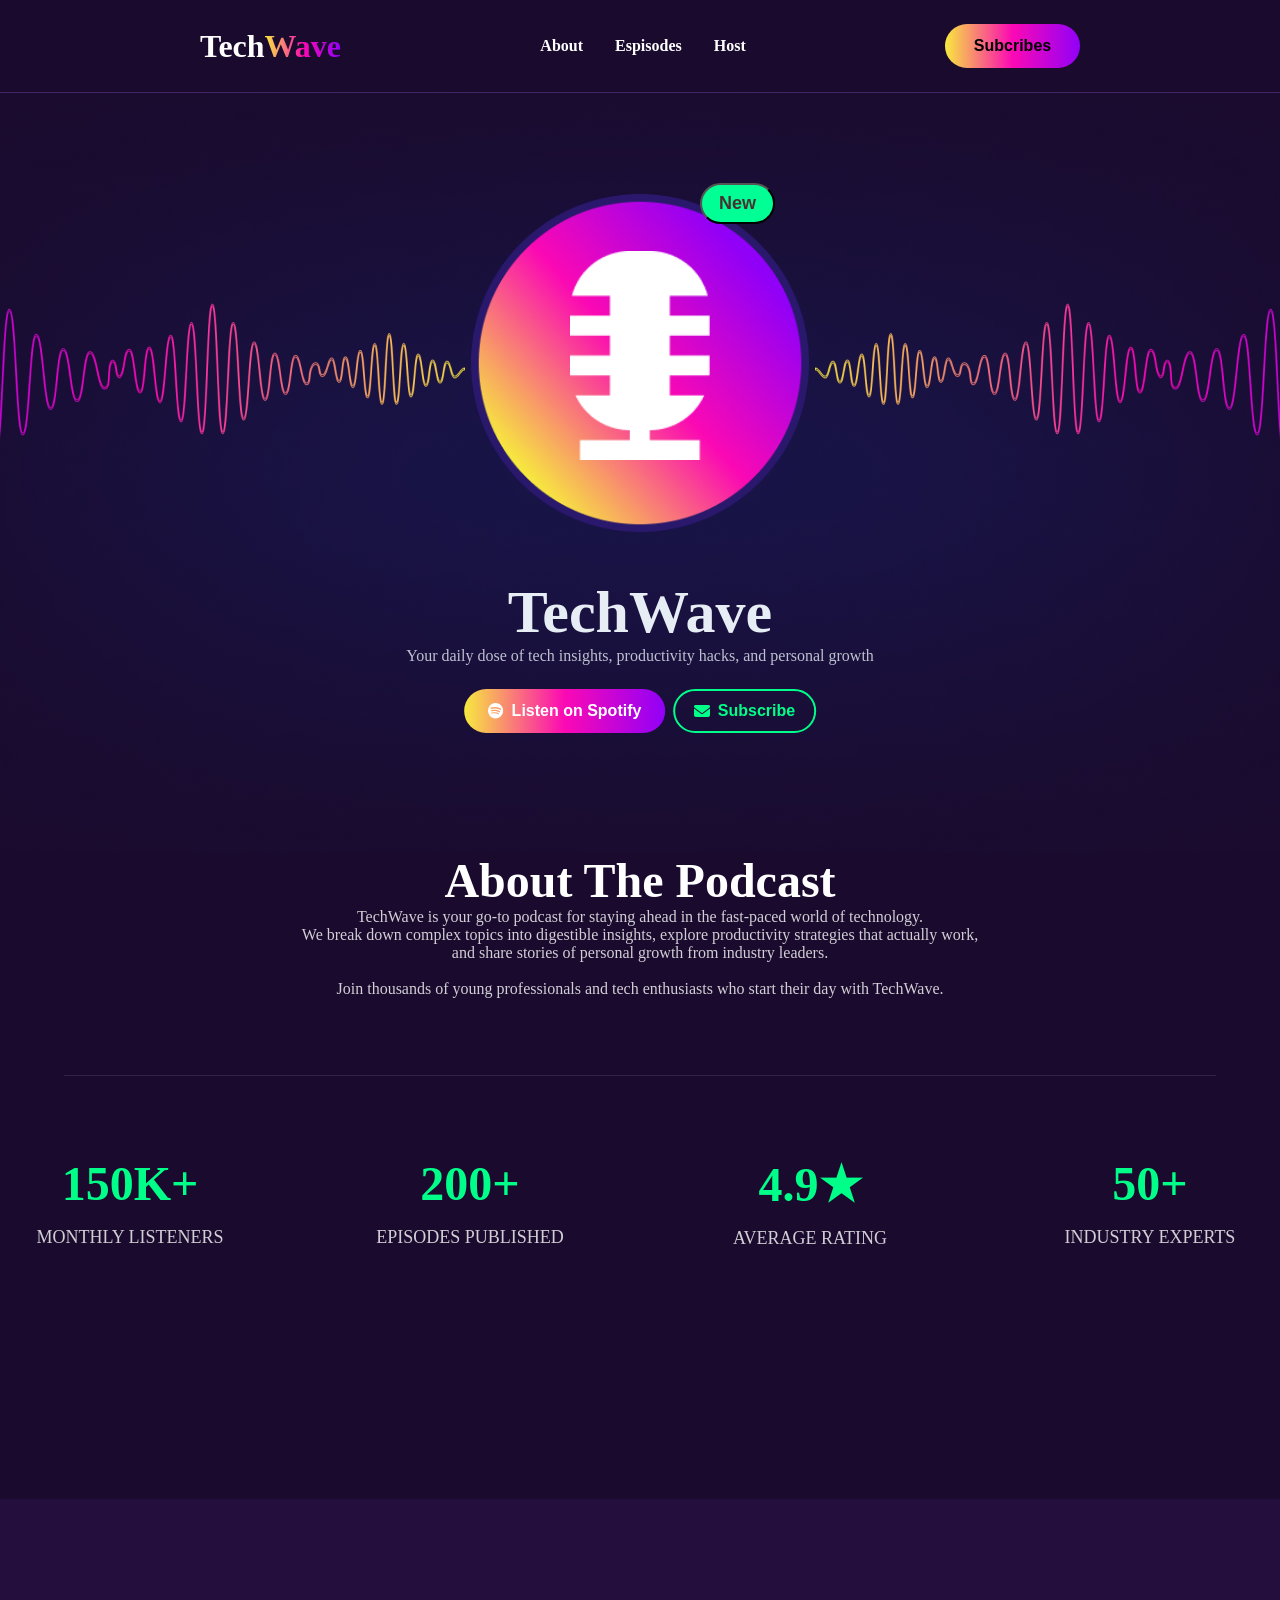
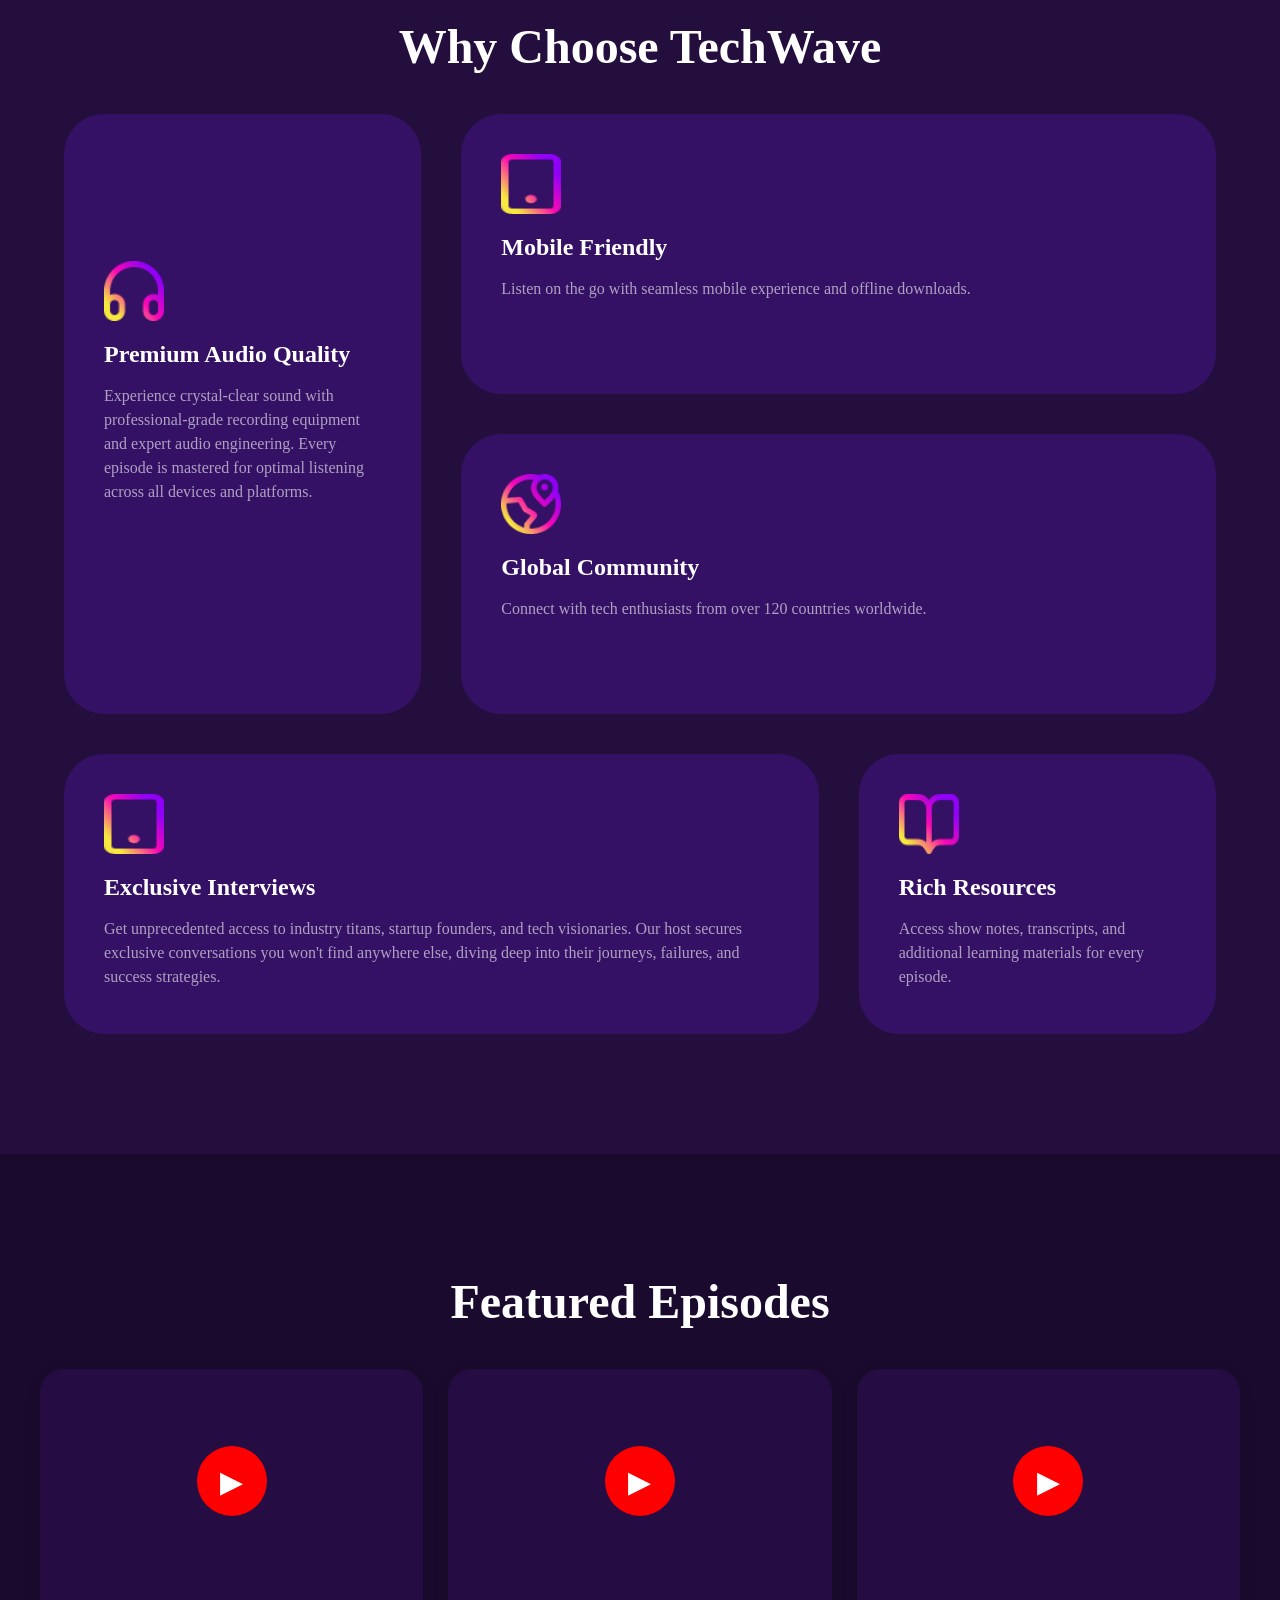
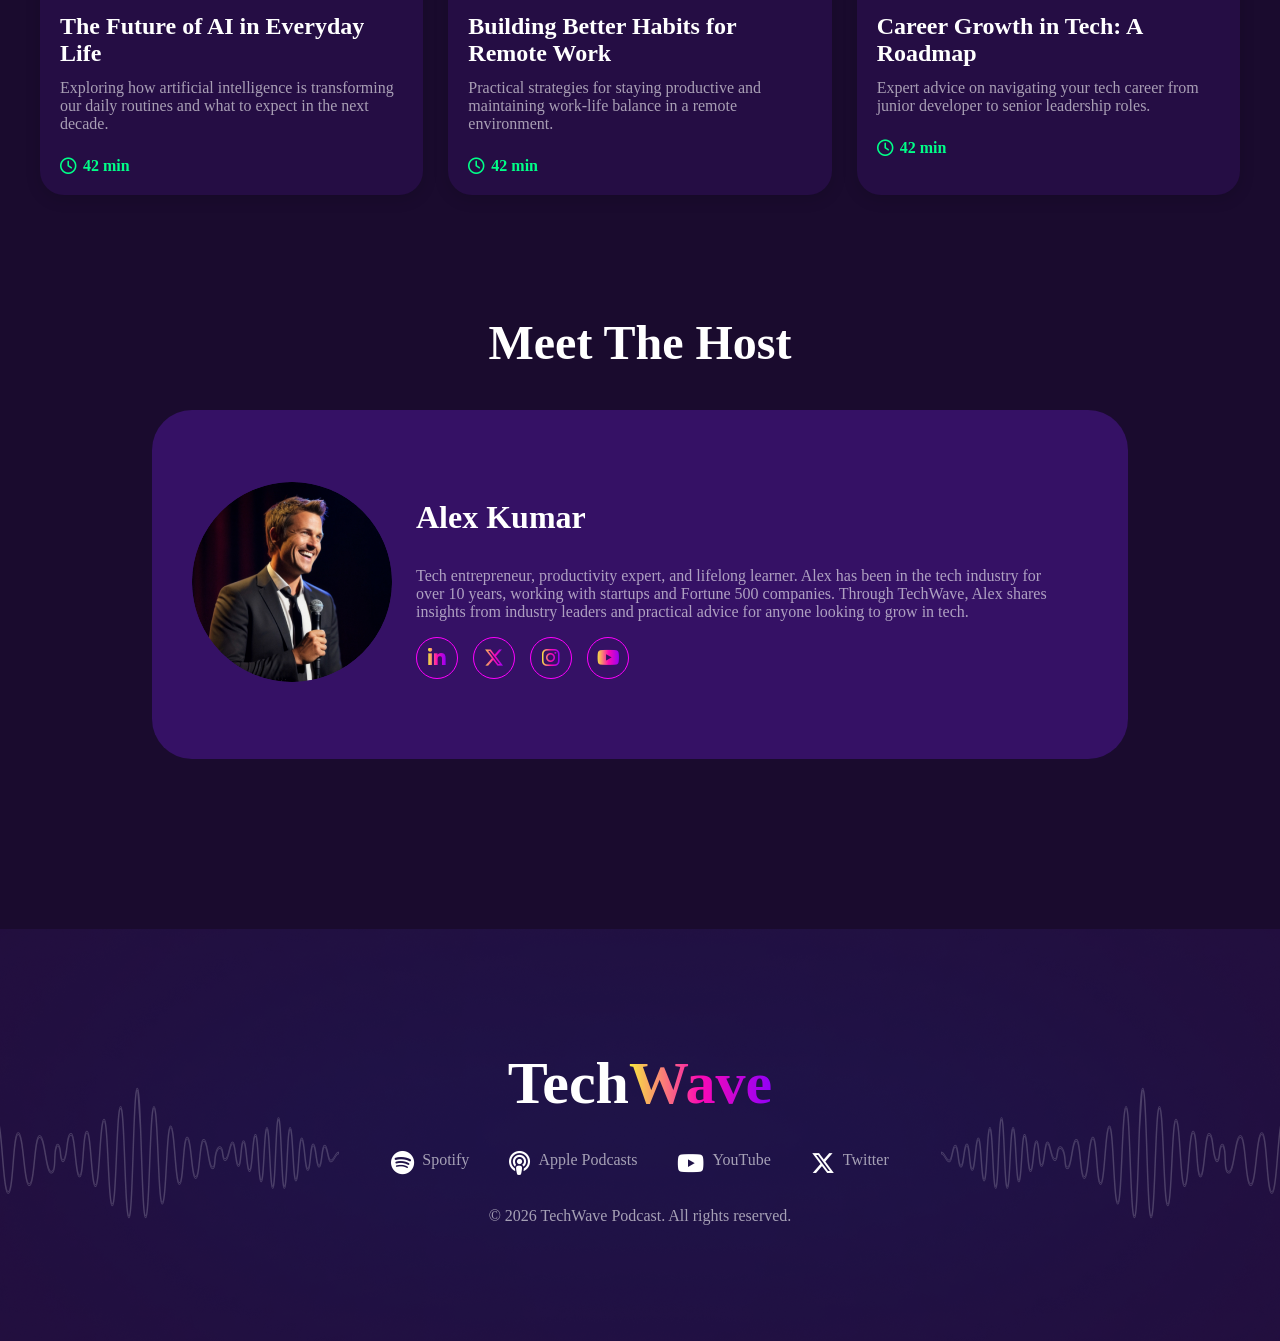
==== commit c28fcf59: "updated mobile and desktop responsive all the sections" ====
--- a/index.html
+++ b/index.html
@@ -15,6 +15,12 @@
             <div class="logo">
                 Tech<span>Wave</span>
             </div>
+            
+            <input type="checkbox" id="nav-toggle">
+            <label for="nav-toggle" class="hamburger">
+                <i class="fa-solid fa-bars"></i>
+            </label>
+            
             <ul class="menu">
                 <li>About</li>
                 <li>Espisodes</li>
@@ -121,7 +127,7 @@
                 </div>
         </section>
 
-        <!-- Featured Episodes section     -->
+        <!-- Featured Episodes section/meet the host     -->
         <section class="video-section">
             <h1>Featured Episodes</h1>
             <div class="video-cards-contaier">                
--- a/css/style.css
+++ b/css/style.css
@@ -37,6 +37,19 @@
     -webkit-text-fill-color: transparent;
     
 }
+#nav-toggle{
+    display:none;
+}
+
+.hamburger{
+    display:none;
+    font-size:28px;
+    color:white;
+    cursor:pointer;
+}
+
+
+
 nav .menu{
     display: flex;
     list-style:none;
@@ -272,8 +285,6 @@
     
 }
 .choose-box{
-    /* max-width: 400px;
-    max-width: none; */
     background: #351165;
     border-radius: 40px;
     text-align: left;
@@ -298,7 +309,6 @@
     
 }
 .choose-box img{
-    /* padding-top: 40px; */
     width: 60px;
     height: 60px;
     margin-bottom: 16px;
@@ -317,16 +327,7 @@
     opacity: 60%;
 }
 /* featchered episodes styling */
-.Featured-section{
-    max-width:1600px;
-    width:100%;
-    height: 1276px;
-    background: #230E3D;
-    margin: 0 auto;
-    text-align: center;
-    padding-top: 120px;
-         
-}
+
 .Featured-content h1{
     padding-bottom: 40px;
     text-align: center;
@@ -340,7 +341,9 @@
     display: flex;
     justify-content: center;
     gap: 40px;
-    width: 1200px;
+    max-width: 1200px;
+    width: 100%;
+
     height: 538px;
     margin: 0 auto;
     
@@ -538,7 +541,7 @@
 .host-card{
     /* corrected */
     max-width:1200px;
-    width:85%;
+    width:70%;
     
     background-color:#351165;
     margin:0 auto;
@@ -575,7 +578,7 @@
     font-size:32px;
     font-weight: 700;
     padding-top: 48.5px;
-    /* margin-bottom:15px; */
+    
 }
 
 .host-meet-content p{
@@ -690,6 +693,8 @@
     font-weight:500;
 }
 
+
+
 @media screen and (max-width:576px){
     .navber{
         height: 60px;
@@ -701,6 +706,45 @@
         padding: 20px 16px;
         font-size: 32px;
     }
+    .hamburger{
+        display:block;
+        z-index:1000;
+    }
+
+    .menu{
+        position:absolute;
+        top:70px;
+        left:0;
+        width:100%;
+
+        display:flex;
+        flex-direction:column;
+        align-items:center;
+        gap:25px;
+
+        background:#1A0B2E;
+
+        padding:30px 0;
+
+        transform:translateY(-150%);
+        transition:0.4s ease;
+    }
+
+    .menu li{
+        list-style:none;
+    }
+
+    .menu li a{
+        color:white;
+        text-decoration:none;
+        font-size:18px;
+        font-weight:600;
+    }
+
+    #nav-toggle:checked ~ .menu{
+        transform:translateY(0);
+    }
+
     nav .menu{
         display:none;
     }
@@ -802,7 +846,12 @@
     .video-cards-contaier{
         grid-template-columns: 1fr;
         justify-content: center;
+        width: 100%;
+       
         
+    }
+    .card{
+         max-width: 400px;
     }
    
     .video-box iframe{
@@ -825,27 +874,21 @@
         flex-direction:column;
         align-items:center;
         text-align:center;
-        max-width:80%;
+        max-width:400px;
+        width: 100%;
         
         padding: 24px;
         gap:24px;
         border-radius:40px;
         margin-bottom: 120px;
     }
-    /* .host-image{
-         display:flex;
-        justify-content:center;
-        align-items:center;
-    } */
+    
     .host-image img{ 
         /* corrected */
         width:150px;
         height:150px;
         object-fit:cover;
         border-radius:50%;
-        /* padding-top: 24px; */
-        /* padding-left: 125px;
-        padding-bottom: 125px; */
     }
     /* -------------- */
     .host-meet-content{
